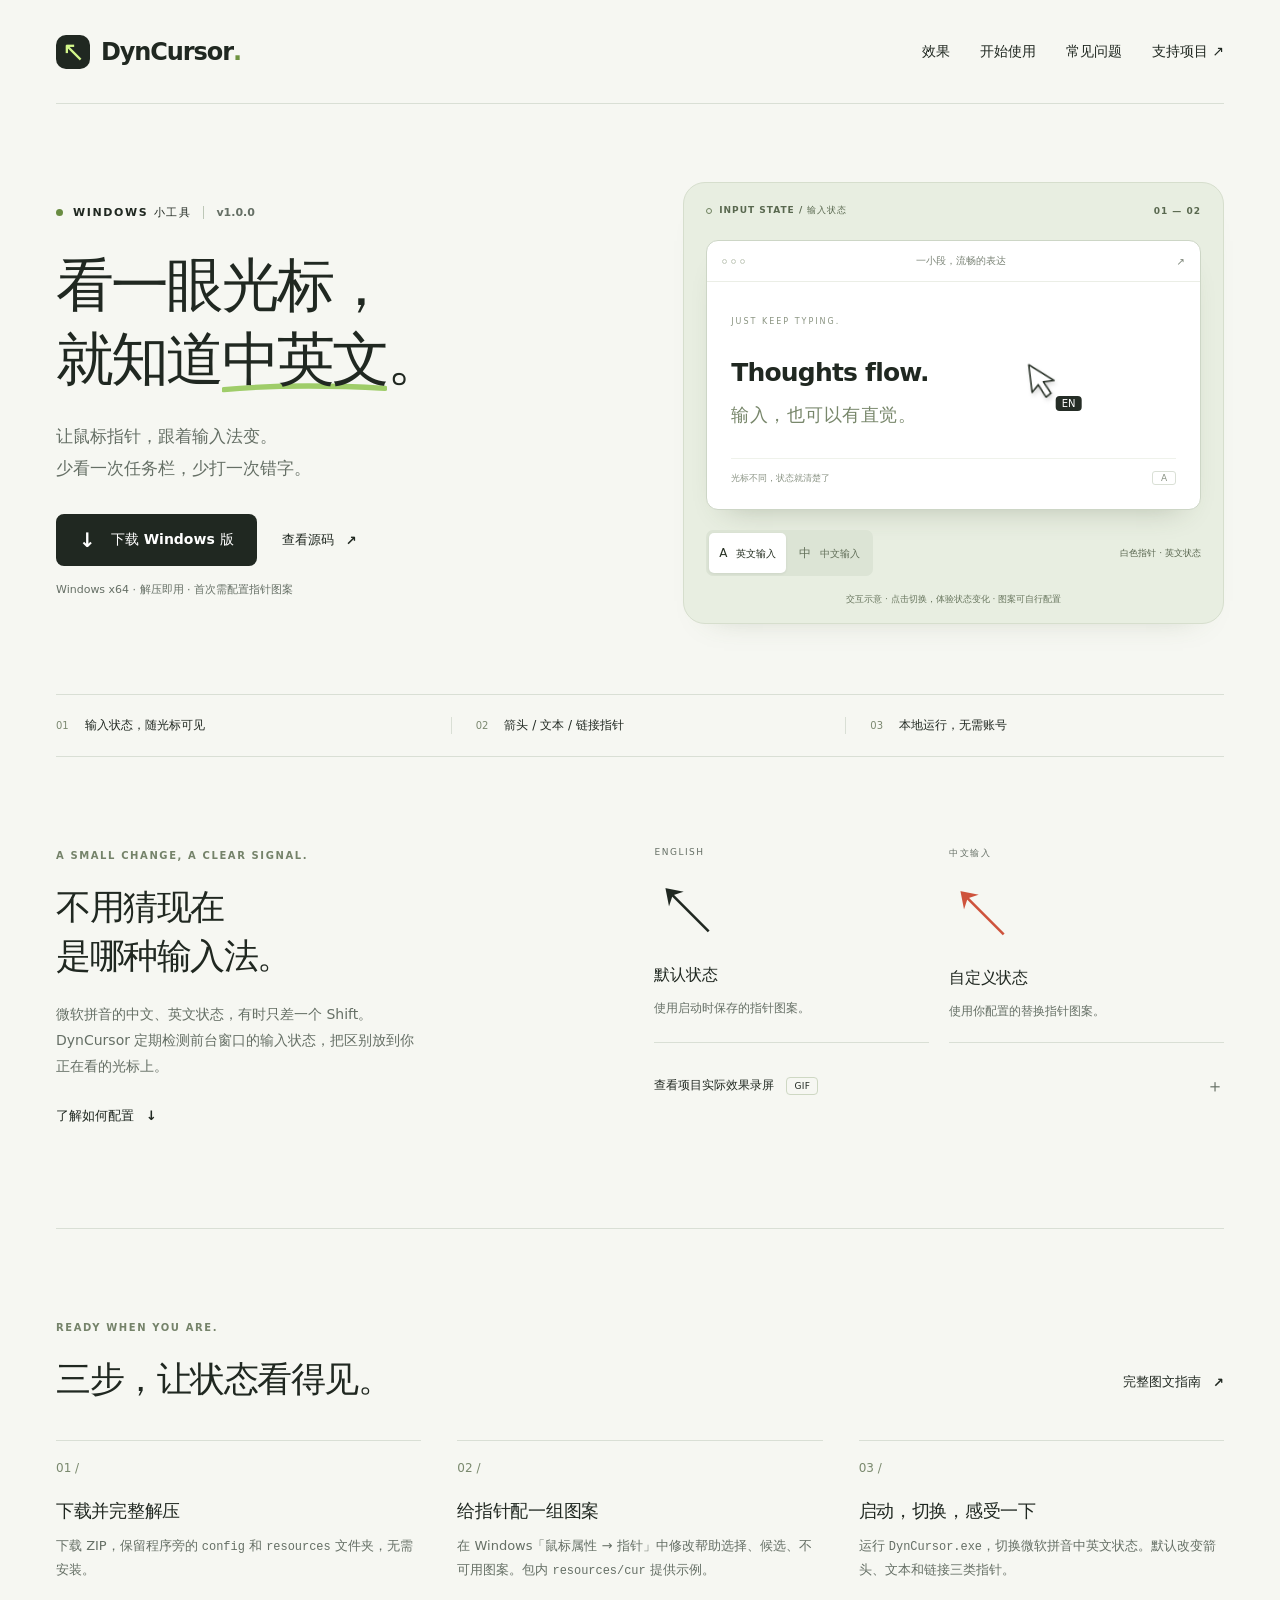
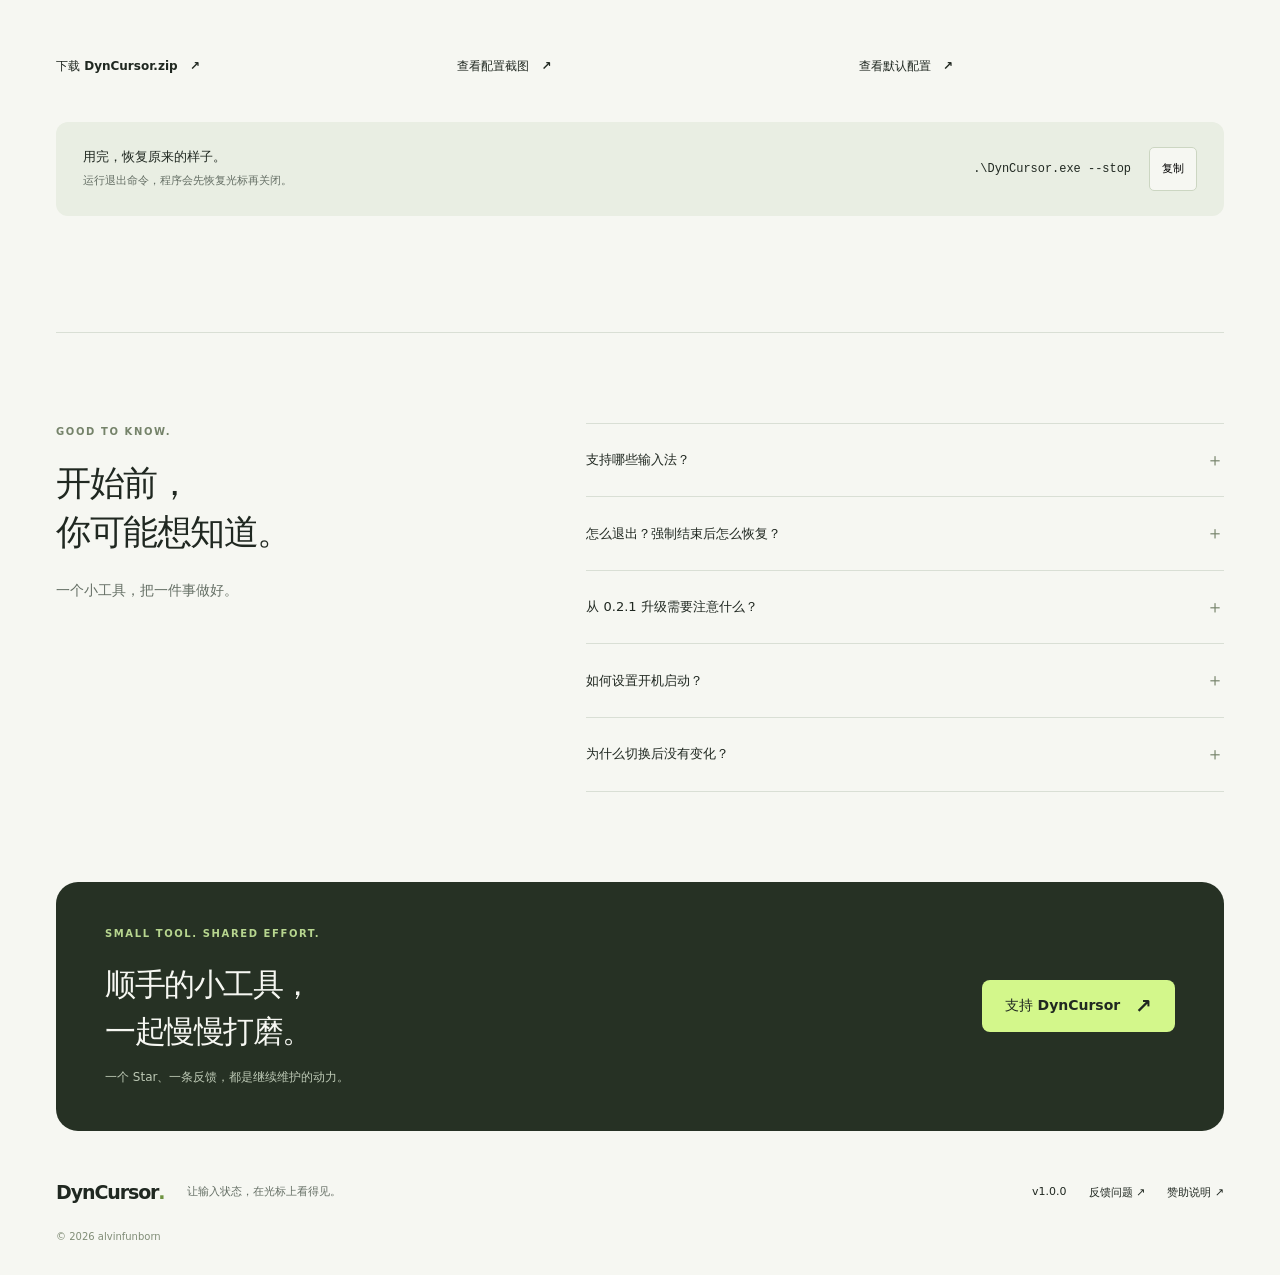
==== docs/index.html @ 54b2fce6 "Release v1.0.0 with cursor fixes, project site and sponsor entry" ====
<!doctype html>
<html lang="zh-CN">
<head>
  <meta charset="utf-8">
  <meta name="viewport" content="width=device-width, initial-scale=1">
  <title>DynCursor — 看一眼光标，就知道中英文</title>
  <meta name="description" content="DynCursor 是 Windows 动态光标工具，根据输入法的中英文状态切换鼠标指针图案。本地运行，无需安装。下载 1.0.0 并查看配置指南。">
  <meta name="theme-color" content="#f6f7f2">
  <meta property="og:title" content="DynCursor — 让输入状态，在光标上看得见">
  <meta property="og:description" content="一个小小的光标变化，少一次中英文猜测。Windows 动态光标工具。">
  <meta property="og:type" content="website">
  <meta property="og:url" content="https://alvinfunborn.github.io/DynCursor/">
  <link rel="canonical" href="https://alvinfunborn.github.io/DynCursor/">
  <link rel="icon" href="assets/logo.ico">
  <link rel="stylesheet" href="style.css">
  <script src="app.js" defer></script>
</head>
<body>
  <a class="skip-link" href="#main">跳到主要内容</a>
  <div class="page-shell">
    <header class="site-header">
      <a class="brand" href="./" aria-label="DynCursor 首页"><span class="brand-icon" aria-hidden="true">↖</span>DynCursor<span class="brand-dot">.</span></a>
      <nav aria-label="主导航"><a href="#how">效果</a><a href="#setup">开始使用</a><a href="#faq">常见问题</a><a href="sponsor.html">支持项目 <span aria-hidden="true">↗</span></a></nav>
    </header>
    <main id="main">
      <section class="hero" aria-labelledby="hero-title">
        <div class="hero-copy">
          <div class="eyebrow"><span class="status-dot" aria-hidden="true"></span> WINDOWS 小工具 <span class="version">v1.0.0</span></div>
          <h1 id="hero-title">看一眼光标，<br>就知道<span class="accent-word">中英文<svg viewBox="0 0 250 15" aria-hidden="true"><path d="M3 10 Q110 0 246 8"/></svg></span>。</h1>
          <p class="hero-description">让鼠标指针，跟着输入法变。<br>少看一次任务栏，少打一次错字。</p>
          <div class="hero-actions"><a class="button primary" href="https://github.com/alvinfunborn/DynCursor/releases/latest/download/DynCursor.zip"><span aria-hidden="true">↓</span> 下载 Windows 版</a><a class="text-link" href="https://github.com/alvinfunborn/DynCursor">查看源码 <span aria-hidden="true">↗</span></a></div>
          <p class="download-meta">Windows x64 · 解压即用 · 首次需配置指针图案</p>
        </div>
        <div class="demo" data-mode="en">
          <div class="demo-topline"><span><i aria-hidden="true"></i> INPUT STATE / 输入状态</span><span class="demo-counter">01 — 02</span></div>
          <div class="demo-window">
            <div class="window-title"><span class="window-dots" aria-hidden="true"><i></i><i></i><i></i></span><span>一小段，流畅的表达</span><span aria-hidden="true">↗</span></div>
            <div class="editor-surface"><span class="editor-label">JUST KEEP TYPING.</span><p class="editor-line">Thoughts flow.<br><span>输入，也可以有直觉。</span></p><div class="fake-cursor" aria-hidden="true"><svg viewBox="0 0 40 52"><path d="M4 3 L4 39 L13 30 L21 47 L28 43 L20 27 L34 27 Z"/></svg><span class="cursor-tag">EN</span></div><div class="editor-bottom"><span>光标不同，状态就清楚了</span><span class="keyboard-state" aria-hidden="true">A</span></div></div>
          </div>
          <div class="demo-controls"><div class="mode-switch" role="group" aria-label="体验不同输入状态"><button type="button" data-set-mode="en" aria-pressed="true">A <span>英文输入</span></button><button type="button" data-set-mode="zh" aria-pressed="false">中 <span>中文输入</span></button></div><p id="demo-status" role="status">白色指针 · 英文状态</p></div>
          <p class="demo-note">交互示意 · 点击切换，体验状态变化 · 图案可自行配置</p>
        </div>
      </section>
      <div class="facts-bar" aria-label="产品特点"><span><b>01</b> 输入状态，随光标可见</span><span><b>02</b> 箭头 / 文本 / 链接指针</span><span><b>03</b> 本地运行，无需账号</span></div>
      <section id="how" class="how-section section-space" aria-labelledby="how-title">
        <div><p class="section-kicker">A SMALL CHANGE, A CLEAR SIGNAL.</p><h2 id="how-title">不用猜现在<br>是哪种输入法。</h2><p class="section-description">微软拼音的中文、英文状态，有时只差一个 Shift。DynCursor 定期检测前台窗口的输入状态，把区别放到你正在看的光标上。</p><a class="text-link" href="#setup">了解如何配置 <span aria-hidden="true">↓</span></a></div>
        <div class="how-details"><div class="signal-pair"><div><span class="signal-label">ENGLISH</span><span class="pointer-sample" aria-hidden="true">↖</span><h3>默认状态</h3><p>使用启动时保存的指针图案。</p></div><div><span class="signal-label">中文输入</span><span class="pointer-sample chinese" aria-hidden="true">↖</span><h3>自定义状态</h3><p>使用你配置的替换指针图案。</p></div></div><details class="recording"><summary>查看项目实际效果录屏 <span class="pill">GIF</span><span aria-hidden="true">＋</span></summary><p>项目历史录屏，用于展示核心效果。展开播放，收起即可停止显示。</p><img src="assets/demo.gif" alt="Windows 上切换输入法后，鼠标指针跟随状态切换图案的实际演示" loading="lazy" width="457" height="561"></details></div>
      </section>
      <section id="setup" class="setup-section section-space" aria-labelledby="setup-title">
        <div class="section-heading"><div><p class="section-kicker">READY WHEN YOU ARE.</p><h2 id="setup-title">三步，让状态看得见。</h2></div><a class="text-link" href="https://github.com/alvinfunborn/DynCursor#使用">完整图文指南 <span aria-hidden="true">↗</span></a></div>
        <ol class="steps"><li><span class="step-number">01 /</span><h3>下载并完整解压</h3><p>下载 ZIP，保留程序旁的 <code>config</code> 和 <code>resources</code> 文件夹，无需安装。</p><a href="https://github.com/alvinfunborn/DynCursor/releases/latest/download/DynCursor.zip">下载 DynCursor.zip <span aria-hidden="true">↗</span></a></li><li><span class="step-number">02 /</span><h3>给指针配一组图案</h3><p>在 Windows「鼠标属性 → 指针」中修改帮助选择、候选、不可用图案。包内 <code>resources/cur</code> 提供示例。</p><a href="https://github.com/alvinfunborn/DynCursor#使用">查看配置截图 <span aria-hidden="true">↗</span></a></li><li><span class="step-number">03 /</span><h3>启动，切换，感受一下</h3><p>运行 <code>DynCursor.exe</code>，切换微软拼音中英文状态。默认改变箭头、文本和链接三类指针。</p><a href="https://github.com/alvinfunborn/DynCursor/blob/main/config/config.yaml">查看默认配置 <span aria-hidden="true">↗</span></a></li></ol>
        <div class="command-strip"><div><strong>用完，恢复原来的样子。</strong><p>运行退出命令，程序会先恢复光标再关闭。</p></div><div class="command"><code>.\DynCursor.exe --stop</code><button type="button" data-command=".\DynCursor.exe --stop" aria-label="复制退出命令">复制</button></div></div><p id="copy-status" role="status" class="copy-status"></p>
      </section>
      <section id="faq" class="faq-section section-space" aria-labelledby="faq-title"><div><p class="section-kicker">GOOD TO KNOW.</p><h2 id="faq-title">开始前，<br>你可能想知道。</h2><p class="section-description">一个小工具，把一件事做好。</p></div><div class="faq-list"><details><summary>支持哪些输入法？<span aria-hidden="true">＋</span></summary><p>默认面向 Windows 上的微软拼音与简体中文（0804）。可以在配置文件中添加其他语言编码；第三方输入法能否正确报告状态，需要按实际环境验证。</p></details><details><summary>怎么退出？强制结束后怎么恢复？<span aria-hidden="true">＋</span></summary><p>运行 <code>DynCursor.exe --stop</code> 正常退出并恢复光标。如果进程被强制结束，确认已经退出后运行 <code>DynCursor.exe --reset-cursors</code>，或在 Windows 鼠标属性中重新应用指针方案。</p></details><details><summary>从 0.2.1 升级需要注意什么？<span aria-hidden="true">＋</span></summary><p>先在任务管理器中结束旧版进程，再运行新版。旧版不支持新的 <code>--stop</code> 命令。原 YAML 配置格式保持兼容，完整变化可查看<a href="https://github.com/alvinfunborn/DynCursor/blob/main/CHANGELOG.md">更新日志</a>。</p></details><details><summary>如何设置开机启动？<span aria-hidden="true">＋</span></summary><p>按 Win + R，输入 <code>shell:startup</code>，把 <code>DynCursor.exe</code> 的快捷方式放入打开的启动文件夹。程序与配置文件仍保留在原来的解压目录中。</p></details><details><summary>为什么切换后没有变化？<span aria-hidden="true">＋</span></summary><p>先检查来源指针是否已经设置为不同图案，并确认没有旧版进程同时运行。可用 <code>DynCursor.exe --check-config</code> 检查配置。修改配置或系统指针方案后，需要退出并重新启动程序。</p></details></div></section>
      <section class="support-banner"><div><p class="section-kicker">SMALL TOOL. SHARED EFFORT.</p><h2>顺手的小工具，<br>一起慢慢打磨。</h2><p>一个 Star、一条反馈，都是继续维护的动力。</p></div><a class="button light" href="sponsor.html">支持 DynCursor <span aria-hidden="true">↗</span></a></section>
    </main>
    <footer class="site-footer"><a class="brand" href="./">DynCursor<span class="brand-dot">.</span></a><p>让输入状态，在光标上看得见。</p><div><a href="https://github.com/alvinfunborn/DynCursor/releases/tag/v1.0.0">v1.0.0</a><a href="https://github.com/alvinfunborn/DynCursor/issues">反馈问题 ↗</a><a href="sponsor.html">赞助说明 ↗</a></div><small>© 2026 alvinfunborn</small></footer>
  </div>
</body>
</html>
---- docs/style.css ----
:root{--paper:#f6f7f2;--ink:#202821;--muted:#656f65;--line:#d9dfd5;--lime:#d3f78b;--coral:#ce533c;--radius:22px;font-family:Inter,"Segoe UI","Microsoft YaHei",system-ui,sans-serif;color:var(--ink);background:var(--paper);font-synthesis:none}
*{box-sizing:border-box}html{scroll-behavior:smooth;scroll-padding-top:30px}body{margin:0}button,a{-webkit-tap-highlight-color:transparent}a{color:inherit;text-decoration:none}button{font:inherit}button,a,summary{touch-action:manipulation}button,summary{cursor:pointer}a:focus-visible,button:focus-visible,summary:focus-visible{outline:3px solid #507627;outline-offset:5px}p{line-height:1.85}h1,h2,h3,p{margin-top:0}h1,h2,h3{font-weight:650}code{font-family:Consolas,"Courier New",monospace;font-size:.92em;overflow-wrap:anywhere}.page-shell{max-width:1376px;margin:auto;padding:0 56px}.skip-link{position:absolute;top:-100px;left:20px;background:var(--ink);color:white;padding:12px 20px;z-index:5}.skip-link:focus{top:10px}.site-header{min-height:104px;display:flex;align-items:center;justify-content:space-between;gap:24px;border-bottom:1px solid var(--line)}.brand{font-size:24px;font-weight:750;letter-spacing:-1.1px;display:inline-flex;align-items:center;gap:0}.brand-icon{width:34px;height:34px;margin-right:11px;display:grid;place-content:center;background:var(--ink);color:var(--lime);border-radius:10px;font-size:28px;font-weight:500}.brand-dot{color:#6e9341}.site-header nav{display:flex;align-items:center;gap:30px;font-size:14px}.site-header nav a{padding:10px 0}.site-header nav a:hover,.text-link:hover{color:#4d6f2f}.hero{display:grid;grid-template-columns:1.06fr 1fr;align-items:center;gap:54px;padding:78px 0 70px}.eyebrow,.section-kicker{font-size:11px;letter-spacing:1.6px;font-weight:650}.eyebrow{display:flex;gap:10px;align-items:center;margin-bottom:29px}.status-dot{width:7px;height:7px;background:#698c42;border-radius:100%}.version{letter-spacing:0;color:var(--muted);border-left:1px solid #bdc7b7;padding-left:12px;margin-left:2px}.hero h1{font-size:clamp(42px,4.5vw,65px);line-height:1.28;letter-spacing:-2.8px;margin-bottom:25px;white-space:nowrap}.accent-word{position:relative;z-index:0}.accent-word svg{position:absolute;width:100%;height:16px;left:0;bottom:-3px;z-index:-1;fill:none;stroke:#9fcd69;stroke-width:8;stroke-linecap:round}.hero-description{font-size:17px;color:var(--muted);margin-bottom:30px}.hero-actions{display:flex;align-items:center;gap:25px;flex-wrap:wrap}.button{min-height:52px;padding:0 23px;display:inline-flex;align-items:center;justify-content:center;gap:15px;font-size:14px;font-weight:650;border-radius:8px;transition:background .15s,transform .15s}.button:hover{transform:translateY(-2px)}.primary{background:var(--ink);color:white}.primary:hover{background:#3c4d38}.light{background:var(--lime);color:var(--ink)}.light:hover{background:#e1ffab}.button span{font-size:20px}.text-link{font-size:13px;font-weight:600;display:inline-flex;align-items:center;gap:12px;min-height:44px}.download-meta{font-size:11px;color:var(--muted);margin:14px 0 0}.demo{background:#e8eee1;border:1px solid #d6decd;border-radius:var(--radius);padding:21px 22px 15px;box-shadow:0 18px 32px -30px #53644060}.demo-topline{display:flex;align-items:center;justify-content:space-between;font-size:9px;font-weight:600;letter-spacing:1px;color:#59684f;margin-bottom:23px}.demo-topline>span:first-child{display:flex;align-items:center;gap:7px}.demo-topline i{width:6px;height:6px;border:1px solid #6f825f;border-radius:100%}.demo-counter{letter-spacing:1px}.demo-window{background:white;border:1px solid #cdd6c6;border-radius:12px;overflow:hidden;box-shadow:0 16px 30px -20px #39482a55}.window-title{padding:13px 15px;display:flex;justify-content:space-between;align-items:center;gap:10px;font-size:10px;color:#7b8477;border-bottom:1px solid #ebeee6}.window-dots{display:flex;gap:4px}.window-dots i{height:5px;width:5px;border:1px solid #c3cabc;border-radius:100%}.editor-surface{padding:27px 24px 15px;position:relative;min-height:227px}.editor-label{font-size:8px;letter-spacing:2px;color:#8a9481}.editor-line{margin-top:25px;font-size:25px;line-height:1.6;letter-spacing:-.8px;font-weight:600}.editor-line span{font-size:18px;font-weight:400;letter-spacing:.5px;color:#78876b}.fake-cursor{position:absolute;left:65%;top:78px;transform:rotate(-7deg);transition:transform .25s}.fake-cursor svg{width:31px;height:42px;filter:drop-shadow(1px 3px 2px #0002)}.fake-cursor path{fill:#fff;stroke:#283127;stroke-width:2;stroke-linejoin:round;transition:fill .2s}.cursor-tag{position:absolute;left:25px;top:39px;border-radius:4px;padding:2px 6px;font-size:10px;background:#252d26;color:white;white-space:nowrap;transform:rotate(7deg)}.demo[data-mode=zh] .fake-cursor{transform:translate(9px,9px) rotate(-7deg)}.demo[data-mode=zh] .fake-cursor path{fill:#df6348;stroke:#7f3526}.demo[data-mode=zh] .cursor-tag{background:#bf4933}.editor-bottom{border-top:1px solid #eff2eb;margin-top:24px;padding-top:12px;display:flex;align-items:center;justify-content:space-between;font-size:9px;color:#8b9485}.keyboard-state{border:1px solid #dae0d6;padding:1px 6px;border-radius:3px;min-width:24px;text-align:center}.demo-controls{display:flex;align-items:center;justify-content:space-between;gap:8px;margin-top:20px}.mode-switch{display:flex;border-radius:7px;background:#dce4d5;padding:3px;gap:3px}.mode-switch button{background:none;border:0;color:#63705a;padding:9px 10px;border-radius:5px;font-size:12px;min-height:40px}.mode-switch button span{font-size:10px;margin-left:5px}.mode-switch button[aria-pressed=true]{background:white;color:#263022;box-shadow:0 1px 3px #0001}.demo-controls p{margin:0;font-size:9px;color:#59664f}.demo-note{margin:15px 0 0;text-align:center;font-size:9px;color:#68765e}.facts-bar{border-top:1px solid var(--line);border-bottom:1px solid var(--line);display:grid;grid-template-columns:repeat(3,1fr);gap:16px;padding:22px 0;font-size:12px}.facts-bar span{display:flex;gap:16px;align-items:center}.facts-bar span:not(:first-child){border-left:1px solid var(--line);padding-left:24px}.facts-bar b{font-size:10px;color:#7c8971;font-weight:500}.section-space{padding:90px 0}.section-kicker{color:#75836a;margin-bottom:18px;font-size:10px;letter-spacing:1.6px}h2{font-size:35px;line-height:1.4;letter-spacing:-1.5px;margin-bottom:21px}.section-description{font-size:14px;color:var(--muted);max-width:370px}.how-section{display:grid;grid-template-columns:1fr 1.12fr;gap:90px}.signal-pair{display:grid;grid-template-columns:1fr 1fr;gap:20px}.signal-pair>div{border-bottom:1px solid var(--line);padding-bottom:19px}.signal-label{font-size:9px;letter-spacing:1.5px;color:var(--muted);display:block}.pointer-sample{font-size:68px;line-height:1.6;display:block;font-family:"Segoe UI",sans-serif}.pointer-sample.chinese{color:var(--coral)}h3{font-size:16px;letter-spacing:-.3px;margin-bottom:11px}.signal-pair p{font-size:12px;color:var(--muted);margin-bottom:0}.recording{margin-top:21px}.recording summary{display:flex;align-items:center;gap:12px;list-style:none;font-size:12px;min-height:44px}.recording summary>span:last-child{margin-left:auto;font-size:18px;color:var(--muted)}summary::-webkit-details-marker{display:none}.pill{border:1px solid #ced8c3;border-radius:4px;font-size:9px;font-weight:500;padding:3px 7px;letter-spacing:.3px}.recording img{display:block;width:100%;height:auto;border-radius:8px;margin:14px 0}.recording p{font-size:11px;color:var(--muted);margin-top:10px}.section-heading{display:flex;align-items:flex-end;justify-content:space-between;gap:24px;margin-bottom:36px}.section-heading h2{margin-bottom:0}.setup-section{border-top:1px solid var(--line);border-bottom:1px solid var(--line)}.steps{display:grid;grid-template-columns:repeat(3,1fr);list-style:none;padding:0;margin:0;gap:36px}.steps li{padding-top:20px;border-top:1px solid var(--line)}.step-number{color:#7a896e;font-size:12px;display:block;margin-bottom:24px}.steps h3{font-size:18px}.steps p{font-size:13px;color:var(--muted);min-height:97px}.steps a{font-size:12px;font-weight:600;display:inline-flex;align-items:center;gap:12px;min-height:44px}.steps a:hover{color:#507627}.command-strip{margin-top:34px;padding:24px 27px;background:#e9eee3;border-radius:12px;display:flex;justify-content:space-between;align-items:center;gap:25px}.command-strip strong{font-size:13px}.command-strip p{font-size:11px;color:var(--muted);margin:5px 0 0}.command{display:flex;align-items:center;gap:18px;font-size:13px}.command button{font-size:11px;background:var(--paper);border:1px solid #ccd6c2;padding:10px 12px;border-radius:5px;min-height:44px;min-width:44px}.copy-status{font-size:12px;color:var(--muted);margin:6px 0 0;min-height:20px}.faq-section{display:grid;grid-template-columns:1fr 1.4fr;gap:75px}.faq-list{border-top:1px solid var(--line)}.faq-list details{border-bottom:1px solid var(--line)}.faq-list summary{list-style:none;display:flex;justify-content:space-between;align-items:center;gap:15px;padding:21px 0;font-size:13px;line-height:1.7}.faq-list summary span{font-size:18px;color:#76836b}.faq-list details[open] summary span{transform:rotate(45deg)}.faq-list p{font-size:12px;color:var(--muted);padding-right:20px;margin-bottom:23px}.faq-list p a{text-decoration:underline;text-underline-offset:3px}.support-banner{background:#263124;color:var(--paper);padding:43px 49px;border-radius:var(--radius);display:flex;align-items:center;justify-content:space-between;gap:35px}.support-banner .section-kicker{color:#b7d68f}.support-banner h2{font-size:31px;line-height:1.5;margin-bottom:12px}.support-banner p:not(.section-kicker){color:#bdc9b5;font-size:12px;margin-bottom:0}.site-footer{padding:50px 0 33px;display:flex;align-items:center;gap:23px;flex-wrap:wrap}.site-footer .brand{font-size:19px}.site-footer p{font-size:11px;color:var(--muted);margin:0}.site-footer>div{display:flex;gap:22px;margin-left:auto;font-size:11px}.site-footer small{flex-basis:100%;font-size:10px;color:#808d77;margin-top:5px}.sponsor-main{max-width:1000px;margin:0 auto;padding:80px 0 0}.sponsor-main h1{font-size:clamp(38px,5.7vw,66px);line-height:1.35;letter-spacing:-2px;margin-bottom:22px}.sponsor-highlight{box-shadow:inset 0 -12px 0 var(--lime)}.sponsor-intro{max-width:580px;font-size:15px;color:var(--muted)}.payment-notice{margin:45px 0 76px;padding:30px;background:#e9eee3;border:1px solid #d8e0d0;border-radius:16px;display:flex;gap:24px}.notice-mark{font-size:45px;line-height:1.2;color:#729151}.payment-notice h2{font-size:24px;margin:14px 0 10px}.payment-notice p{max-width:670px;font-size:13px;color:var(--muted);margin-bottom:0}.support-options{display:grid;grid-template-columns:repeat(3,1fr);gap:28px}.support-options>a{border-top:1px solid var(--line);padding-top:22px}.support-options>a:hover h3{color:#507627}.support-option-icon{font-size:30px;display:block;margin-bottom:22px}.support-options p{font-size:12px;color:var(--muted);min-height:68px}.sponsor-outro{border-top:1px solid var(--line);margin-top:55px;padding:35px 0;display:flex;justify-content:space-between;align-items:center;gap:20px}.sponsor-outro p{font-size:13px;color:var(--muted);margin:0}
@media(min-width:1450px){.hero{padding-top:95px;padding-bottom:85px}.hero h1{font-size:68px}.demo{padding:25px}.editor-surface{min-height:250px}}
@media(max-width:1100px){.page-shell{padding:0 32px}.hero{gap:30px}.hero h1{font-size:48px;letter-spacing:-2px}.demo{padding:17px}.demo-controls{flex-direction:column;align-items:flex-start;gap:9px}.demo-controls p{padding-left:5px}.editor-line{font-size:22px}.editor-line span{font-size:16px}.how-section{gap:50px}.facts-bar span{font-size:11px;gap:10px}.facts-bar span:not(:first-child){padding-left:15px}.site-footer>div{gap:14px}}
@media(max-width:850px){.site-header{min-height:85px}.site-header nav{gap:19px;font-size:12px}.hero{grid-template-columns:1fr;gap:45px;padding:55px 0 45px}.hero h1{font-size:clamp(40px,7.5vw,61px)}.hero-description br{display:none}.demo{max-width:610px;width:100%;justify-self:center;padding:22px}.editor-surface{min-height:240px}.demo-controls{flex-direction:row;align-items:center}.how-section{gap:40px;grid-template-columns:1fr 1fr}.section-space{padding:65px 0}h2{font-size:29px}.faq-section{gap:40px;grid-template-columns:1fr 1.4fr}.steps{gap:22px}.steps h3{font-size:16px}.command-strip{flex-direction:column;align-items:flex-start;gap:15px}.support-banner{padding:35px}.site-footer{gap:20px}.site-footer>div{margin-left:0}.site-footer p{margin-left:auto}.site-footer small{margin-top:0}.support-options{gap:20px}}
@media(max-width:600px){.page-shell{padding:0 22px}.site-header{flex-wrap:wrap;justify-content:flex-start;padding:20px 0;gap:16px}.brand{font-size:23px}.site-header nav{width:100%;justify-content:space-between;gap:10px}.site-header nav a{min-height:44px;display:flex;align-items:center}.hero{padding-top:40px;gap:36px}.hero h1{font-size:clamp(33px,8.6vw,49px);letter-spacing:-1.8px}.hero-description{font-size:15px}.eyebrow{font-size:9px;margin-bottom:24px}.hero-actions{gap:18px}.button{padding:0 19px}.download-meta{font-size:10px}.demo{padding:17px 14px 13px}.demo-topline{font-size:8px;margin-bottom:17px}.demo-counter{font-size:8px}.window-title{font-size:9px;padding:12px}.editor-surface{padding:23px 17px 13px;min-height:222px}.editor-line{font-size:23px}.editor-line span{font-size:16px}.fake-cursor{left:70%;top:86px}.editor-bottom{font-size:8px}.demo-controls{flex-direction:column;align-items:flex-start;gap:9px}.demo-note{font-size:8px}.mode-switch{width:100%}.mode-switch button{flex:1}.facts-bar{grid-template-columns:1fr;padding:16px 0;gap:12px}.facts-bar span:not(:first-child){padding-left:0;border-left:0}.facts-bar span{font-size:11px;gap:20px}.section-space{padding:52px 0}.how-section,.faq-section{grid-template-columns:1fr;gap:30px}.how-section h2 br,.faq-section h2 br{display:none}.section-description{max-width:100%}h2{font-size:28px;letter-spacing:-1px}.section-heading{align-items:flex-start;flex-direction:column;gap:12px;margin-bottom:25px}.steps{grid-template-columns:1fr;gap:24px}.steps li{padding-top:18px}.step-number{margin-bottom:16px}.steps h3{font-size:18px}.steps p{min-height:0;margin-bottom:5px}.command-strip{padding:20px;margin-top:24px}.command{font-size:11px;gap:10px;justify-content:space-between;width:100%}.command code{font-size:11px}.support-banner{border-radius:16px;padding:28px;align-items:flex-start;flex-direction:column;gap:25px}.support-banner h2{font-size:27px}.site-footer{padding-top:35px;gap:18px}.site-footer p{margin-left:0;flex-basis:100%;order:2}.site-footer>div{flex-wrap:wrap;gap:20px;order:3}.site-footer small{order:4}.sponsor-main{padding-top:50px}.sponsor-main h1{font-size:40px;letter-spacing:-1.5px}.sponsor-intro{font-size:14px}.payment-notice{padding:23px 20px;gap:15px;margin:30px 0 55px}.notice-mark{font-size:33px}.payment-notice h2{font-size:21px}.support-options{grid-template-columns:1fr;gap:22px}.support-option-icon{margin-bottom:16px}.support-options p{min-height:0;margin-bottom:5px}.sponsor-outro{align-items:flex-start;flex-direction:column;gap:20px;margin-top:32px}}
@media(prefers-reduced-motion:reduce){html{scroll-behavior:auto}*,*::before,*::after{transition:none!important;animation:none!important}}
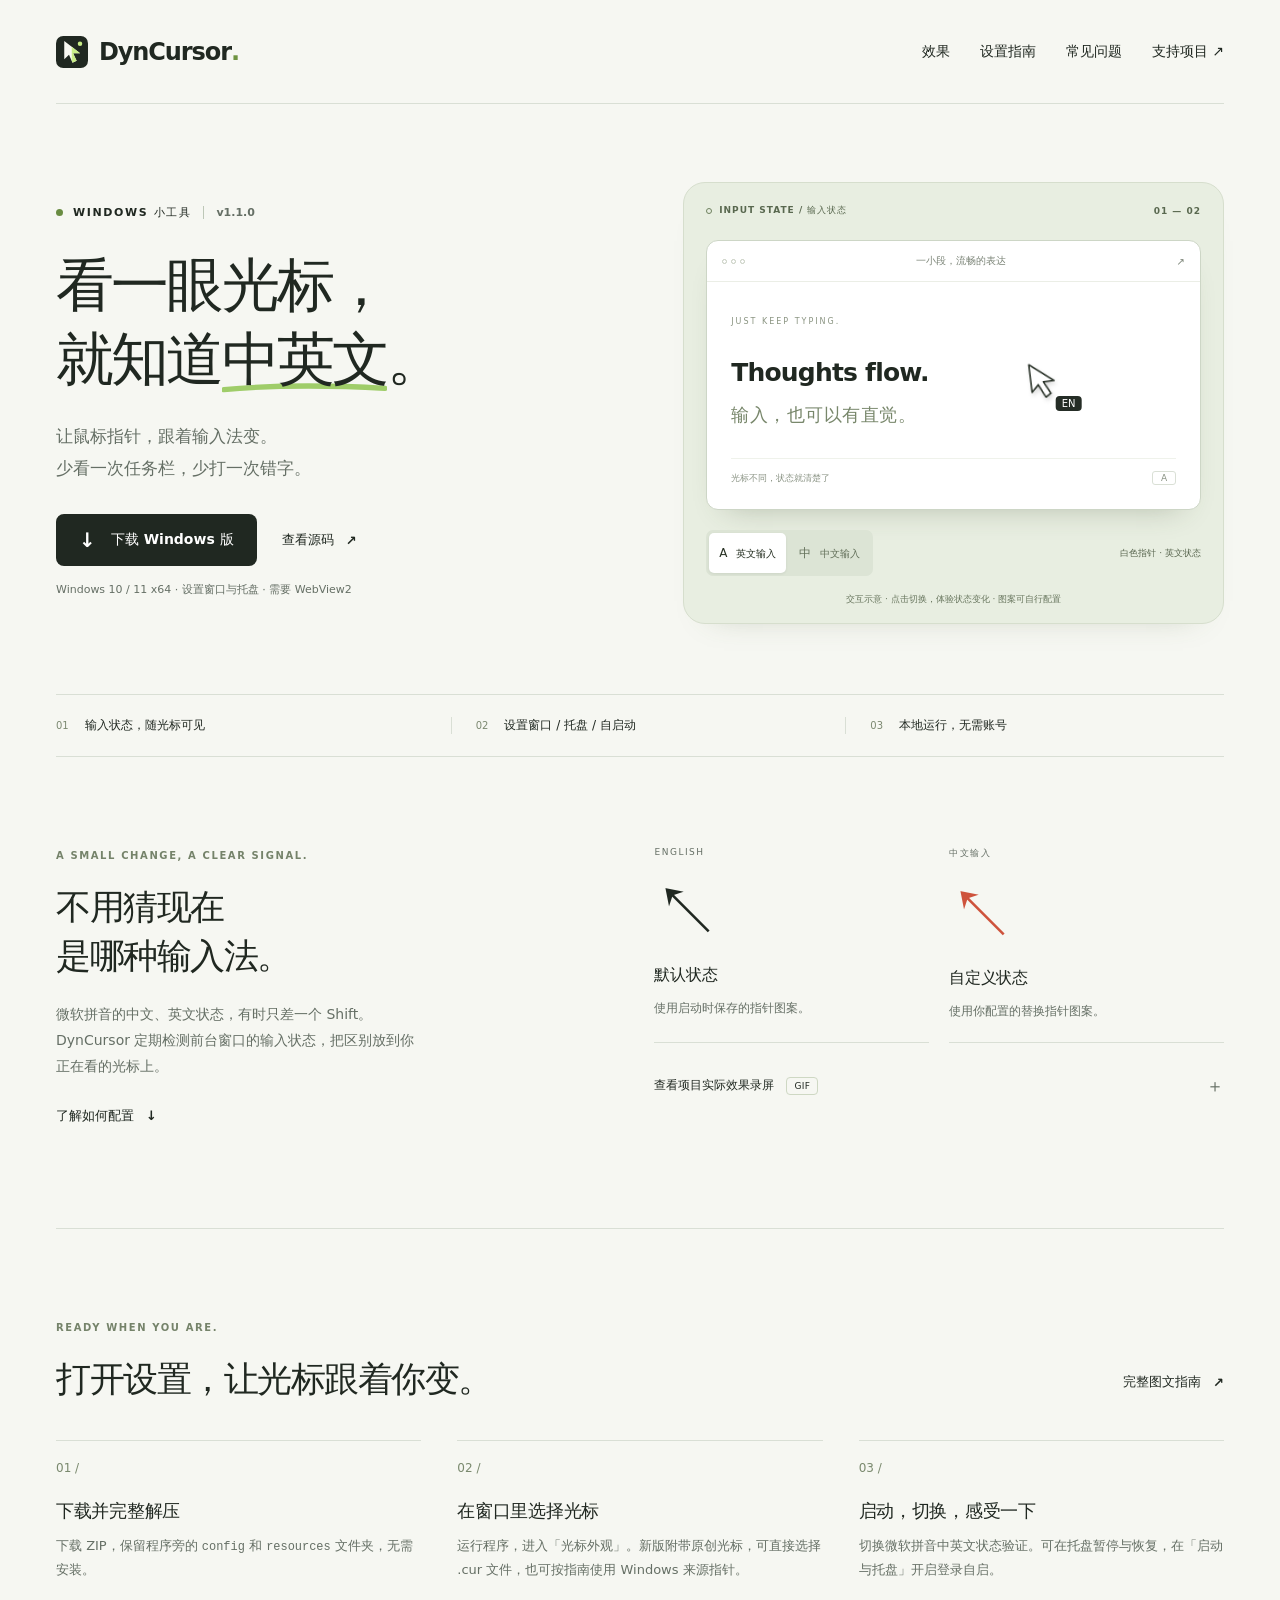
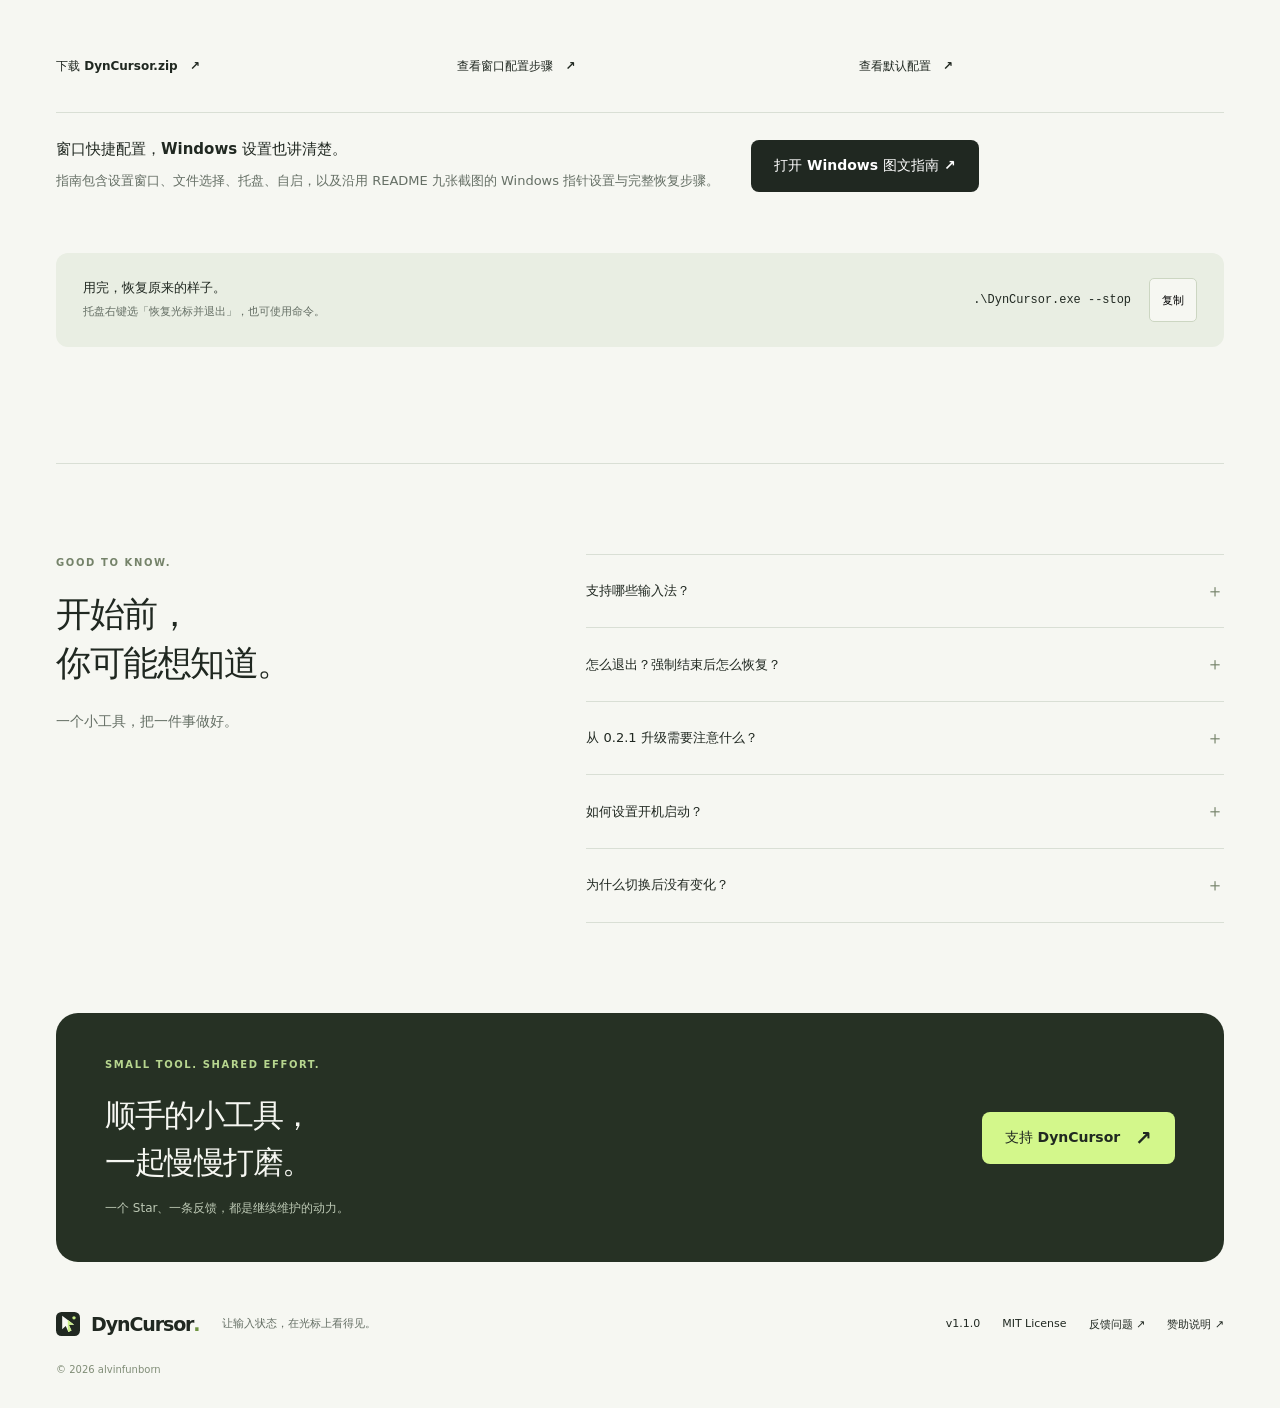
==== commit 24aef137: "feat: add settings window and tray controls for v1.1.0" ====
--- a/docs/index.html
+++ b/docs/index.html
@@ -4,7 +4,7 @@
   <meta charset="utf-8">
   <meta name="viewport" content="width=device-width, initial-scale=1">
   <title>DynCursor — 看一眼光标，就知道中英文</title>
-  <meta name="description" content="DynCursor 是 Windows 动态光标工具，根据输入法的中英文状态切换鼠标指针图案。本地运行，无需安装。下载 1.0.0 并查看配置指南。">
+  <meta name="description" content="DynCursor 是 Windows 动态光标工具，根据输入法的中英文状态切换鼠标指针图案。本地运行，无需安装。下载 1.1.0 并查看配置指南。">
   <meta name="theme-color" content="#f6f7f2">
   <meta property="og:title" content="DynCursor — 让输入状态，在光标上看得见">
   <meta property="og:description" content="一个小小的光标变化，少一次中英文猜测。Windows 动态光标工具。">
@@ -19,17 +19,17 @@
   <a class="skip-link" href="#main">跳到主要内容</a>
   <div class="page-shell">
     <header class="site-header">
-      <a class="brand" href="./" aria-label="DynCursor 首页"><span class="brand-icon" aria-hidden="true">↖</span>DynCursor<span class="brand-dot">.</span></a>
-      <nav aria-label="主导航"><a href="#how">效果</a><a href="#setup">开始使用</a><a href="#faq">常见问题</a><a href="sponsor.html">支持项目 <span aria-hidden="true">↗</span></a></nav>
+      <a class="brand" href="./" aria-label="DynCursor 首页"><img class="brand-icon" src="assets/logo.svg" width="32" height="32" alt="">DynCursor<span class="brand-dot">.</span></a>
+      <nav aria-label="主导航"><a href="#how">效果</a><a href="guide.html">设置指南</a><a href="#faq">常见问题</a><a href="sponsor.html">支持项目 <span aria-hidden="true">↗</span></a></nav>
     </header>
     <main id="main">
       <section class="hero" aria-labelledby="hero-title">
         <div class="hero-copy">
-          <div class="eyebrow"><span class="status-dot" aria-hidden="true"></span> WINDOWS 小工具 <span class="version">v1.0.0</span></div>
+          <div class="eyebrow"><span class="status-dot" aria-hidden="true"></span> WINDOWS 小工具 <span class="version">v1.1.0</span></div>
           <h1 id="hero-title">看一眼光标，<br>就知道<span class="accent-word">中英文<svg viewBox="0 0 250 15" aria-hidden="true"><path d="M3 10 Q110 0 246 8"/></svg></span>。</h1>
           <p class="hero-description">让鼠标指针，跟着输入法变。<br>少看一次任务栏，少打一次错字。</p>
           <div class="hero-actions"><a class="button primary" href="https://github.com/alvinfunborn/DynCursor/releases/latest/download/DynCursor.zip"><span aria-hidden="true">↓</span> 下载 Windows 版</a><a class="text-link" href="https://github.com/alvinfunborn/DynCursor">查看源码 <span aria-hidden="true">↗</span></a></div>
-          <p class="download-meta">Windows x64 · 解压即用 · 首次需配置指针图案</p>
+          <p class="download-meta">Windows 10 / 11 x64 · 设置窗口与托盘 · 需要 WebView2</p>
         </div>
         <div class="demo" data-mode="en">
           <div class="demo-topline"><span><i aria-hidden="true"></i> INPUT STATE / 输入状态</span><span class="demo-counter">01 — 02</span></div>
@@ -41,20 +41,21 @@
           <p class="demo-note">交互示意 · 点击切换，体验状态变化 · 图案可自行配置</p>
         </div>
       </section>
-      <div class="facts-bar" aria-label="产品特点"><span><b>01</b> 输入状态，随光标可见</span><span><b>02</b> 箭头 / 文本 / 链接指针</span><span><b>03</b> 本地运行，无需账号</span></div>
+      <div class="facts-bar" aria-label="产品特点"><span><b>01</b> 输入状态，随光标可见</span><span><b>02</b> 设置窗口 / 托盘 / 自启动</span><span><b>03</b> 本地运行，无需账号</span></div>
       <section id="how" class="how-section section-space" aria-labelledby="how-title">
         <div><p class="section-kicker">A SMALL CHANGE, A CLEAR SIGNAL.</p><h2 id="how-title">不用猜现在<br>是哪种输入法。</h2><p class="section-description">微软拼音的中文、英文状态，有时只差一个 Shift。DynCursor 定期检测前台窗口的输入状态，把区别放到你正在看的光标上。</p><a class="text-link" href="#setup">了解如何配置 <span aria-hidden="true">↓</span></a></div>
         <div class="how-details"><div class="signal-pair"><div><span class="signal-label">ENGLISH</span><span class="pointer-sample" aria-hidden="true">↖</span><h3>默认状态</h3><p>使用启动时保存的指针图案。</p></div><div><span class="signal-label">中文输入</span><span class="pointer-sample chinese" aria-hidden="true">↖</span><h3>自定义状态</h3><p>使用你配置的替换指针图案。</p></div></div><details class="recording"><summary>查看项目实际效果录屏 <span class="pill">GIF</span><span aria-hidden="true">＋</span></summary><p>项目历史录屏，用于展示核心效果。展开播放，收起即可停止显示。</p><img src="assets/demo.gif" alt="Windows 上切换输入法后，鼠标指针跟随状态切换图案的实际演示" loading="lazy" width="457" height="561"></details></div>
       </section>
       <section id="setup" class="setup-section section-space" aria-labelledby="setup-title">
-        <div class="section-heading"><div><p class="section-kicker">READY WHEN YOU ARE.</p><h2 id="setup-title">三步，让状态看得见。</h2></div><a class="text-link" href="https://github.com/alvinfunborn/DynCursor#使用">完整图文指南 <span aria-hidden="true">↗</span></a></div>
-        <ol class="steps"><li><span class="step-number">01 /</span><h3>下载并完整解压</h3><p>下载 ZIP，保留程序旁的 <code>config</code> 和 <code>resources</code> 文件夹，无需安装。</p><a href="https://github.com/alvinfunborn/DynCursor/releases/latest/download/DynCursor.zip">下载 DynCursor.zip <span aria-hidden="true">↗</span></a></li><li><span class="step-number">02 /</span><h3>给指针配一组图案</h3><p>在 Windows「鼠标属性 → 指针」中修改帮助选择、候选、不可用图案。包内 <code>resources/cur</code> 提供示例。</p><a href="https://github.com/alvinfunborn/DynCursor#使用">查看配置截图 <span aria-hidden="true">↗</span></a></li><li><span class="step-number">03 /</span><h3>启动，切换，感受一下</h3><p>运行 <code>DynCursor.exe</code>，切换微软拼音中英文状态。默认改变箭头、文本和链接三类指针。</p><a href="https://github.com/alvinfunborn/DynCursor/blob/main/config/config.yaml">查看默认配置 <span aria-hidden="true">↗</span></a></li></ol>
-        <div class="command-strip"><div><strong>用完，恢复原来的样子。</strong><p>运行退出命令，程序会先恢复光标再关闭。</p></div><div class="command"><code>.\DynCursor.exe --stop</code><button type="button" data-command=".\DynCursor.exe --stop" aria-label="复制退出命令">复制</button></div></div><p id="copy-status" role="status" class="copy-status"></p>
+        <div class="section-heading"><div><p class="section-kicker">READY WHEN YOU ARE.</p><h2 id="setup-title">打开设置，让光标跟着你变。</h2></div><a class="text-link" href="guide.html">完整图文指南 <span aria-hidden="true">↗</span></a></div>
+        <ol class="steps"><li><span class="step-number">01 /</span><h3>下载并完整解压</h3><p>下载 ZIP，保留程序旁的 <code>config</code> 和 <code>resources</code> 文件夹，无需安装。</p><a href="https://github.com/alvinfunborn/DynCursor/releases/latest/download/DynCursor.zip">下载 DynCursor.zip <span aria-hidden="true">↗</span></a></li><li><span class="step-number">02 /</span><h3>在窗口里选择光标</h3><p>运行程序，进入「光标外观」。新版附带原创光标，可直接选择 .cur 文件，也可按指南使用 Windows 来源指针。</p><a href="guide.html#window">查看窗口配置步骤 <span aria-hidden="true">↗</span></a></li><li><span class="step-number">03 /</span><h3>启动，切换，感受一下</h3><p>切换微软拼音中英文状态验证。可在托盘暂停与恢复，在「启动与托盘」开启登录自启。</p><a href="https://github.com/alvinfunborn/DynCursor/blob/main/config/config.yaml">查看默认配置 <span aria-hidden="true">↗</span></a></li></ol>
+        <div class="setup-guide-link"><div><strong>窗口快捷配置，Windows 设置也讲清楚。</strong><p>指南包含设置窗口、文件选择、托盘、自启，以及沿用 README 九张截图的 Windows 指针设置与完整恢复步骤。</p></div><a class="button primary" href="guide.html">打开 Windows 图文指南 ↗</a></div>
+        <div class="command-strip"><div><strong>用完，恢复原来的样子。</strong><p>托盘右键选「恢复光标并退出」，也可使用命令。</p></div><div class="command"><code>.\DynCursor.exe --stop</code><button type="button" data-command=".\DynCursor.exe --stop" aria-label="复制退出命令">复制</button></div></div><p id="copy-status" role="status" class="copy-status"></p>
       </section>
-      <section id="faq" class="faq-section section-space" aria-labelledby="faq-title"><div><p class="section-kicker">GOOD TO KNOW.</p><h2 id="faq-title">开始前，<br>你可能想知道。</h2><p class="section-description">一个小工具，把一件事做好。</p></div><div class="faq-list"><details><summary>支持哪些输入法？<span aria-hidden="true">＋</span></summary><p>默认面向 Windows 上的微软拼音与简体中文（0804）。可以在配置文件中添加其他语言编码；第三方输入法能否正确报告状态，需要按实际环境验证。</p></details><details><summary>怎么退出？强制结束后怎么恢复？<span aria-hidden="true">＋</span></summary><p>运行 <code>DynCursor.exe --stop</code> 正常退出并恢复光标。如果进程被强制结束，确认已经退出后运行 <code>DynCursor.exe --reset-cursors</code>，或在 Windows 鼠标属性中重新应用指针方案。</p></details><details><summary>从 0.2.1 升级需要注意什么？<span aria-hidden="true">＋</span></summary><p>先在任务管理器中结束旧版进程，再运行新版。旧版不支持新的 <code>--stop</code> 命令。原 YAML 配置格式保持兼容，完整变化可查看<a href="https://github.com/alvinfunborn/DynCursor/blob/main/CHANGELOG.md">更新日志</a>。</p></details><details><summary>如何设置开机启动？<span aria-hidden="true">＋</span></summary><p>按 Win + R，输入 <code>shell:startup</code>，把 <code>DynCursor.exe</code> 的快捷方式放入打开的启动文件夹。程序与配置文件仍保留在原来的解压目录中。</p></details><details><summary>为什么切换后没有变化？<span aria-hidden="true">＋</span></summary><p>先检查来源指针是否已经设置为不同图案，并确认没有旧版进程同时运行。可用 <code>DynCursor.exe --check-config</code> 检查配置。修改配置或系统指针方案后，需要退出并重新启动程序。</p></details></div></section>
+      <section id="faq" class="faq-section section-space" aria-labelledby="faq-title"><div><p class="section-kicker">GOOD TO KNOW.</p><h2 id="faq-title">开始前，<br>你可能想知道。</h2><p class="section-description">一个小工具，把一件事做好。</p></div><div class="faq-list"><details><summary>支持哪些输入法？<span aria-hidden="true">＋</span></summary><p>默认面向 Windows 上的微软拼音与简体中文（0804）。可以在「输入与检测」中添加其他语言编码；第三方输入法能否正确报告状态，需要按实际环境验证。</p></details><details><summary>怎么退出？强制结束后怎么恢复？<span aria-hidden="true">＋</span></summary><p>托盘右键选「恢复光标并退出」，或运行 <code>DynCursor.exe --stop</code>。如果进程被强制结束，确认已经退出后运行 <code>DynCursor.exe --reset-cursors</code>，或在 Windows 鼠标属性中重新应用指针方案。</p></details><details><summary>从 0.2.1 升级需要注意什么？<span aria-hidden="true">＋</span></summary><p>先在任务管理器中结束旧版进程，再运行新版。旧版不支持新的 <code>--stop</code> 命令。原 YAML 配置格式保持兼容，完整变化可查看<a href="https://github.com/alvinfunborn/DynCursor/blob/main/CHANGELOG.md">更新日志</a>。</p></details><details><summary>如何设置开机启动？<span aria-hidden="true">＋</span></summary><p>在设置窗口「启动与托盘」开启「登录 Windows 后自动启动」，登录时直接驻留托盘。若旧版曾手动添加启动快捷方式，请先删除重复项。</p></details><details><summary>为什么切换后没有变化？<span aria-hidden="true">＋</span></summary><p>先检查是否已启用自动切换、选择了不同图案，且没有旧版同时运行。可用 <code>DynCursor.exe --check-config</code> 检查配置。窗口内修改后点「保存并应用」；Windows 方案修改后点「重新捕获并恢复运行」。</p></details></div></section>
       <section class="support-banner"><div><p class="section-kicker">SMALL TOOL. SHARED EFFORT.</p><h2>顺手的小工具，<br>一起慢慢打磨。</h2><p>一个 Star、一条反馈，都是继续维护的动力。</p></div><a class="button light" href="sponsor.html">支持 DynCursor <span aria-hidden="true">↗</span></a></section>
     </main>
-    <footer class="site-footer"><a class="brand" href="./">DynCursor<span class="brand-dot">.</span></a><p>让输入状态，在光标上看得见。</p><div><a href="https://github.com/alvinfunborn/DynCursor/releases/tag/v1.0.0">v1.0.0</a><a href="https://github.com/alvinfunborn/DynCursor/issues">反馈问题 ↗</a><a href="sponsor.html">赞助说明 ↗</a></div><small>© 2026 alvinfunborn</small></footer>
+    <footer class="site-footer"><a class="brand" href="./"><img class="brand-icon" src="assets/logo.svg" width="32" height="32" alt="">DynCursor<span class="brand-dot">.</span></a><p>让输入状态，在光标上看得见。</p><div><a href="https://github.com/alvinfunborn/DynCursor/releases/tag/v1.1.0">v1.1.0</a><a href="https://github.com/alvinfunborn/DynCursor/blob/main/LICENSE">MIT License</a><a href="https://github.com/alvinfunborn/DynCursor/issues">反馈问题 ↗</a><a href="sponsor.html">赞助说明 ↗</a></div><small>© 2026 alvinfunborn</small></footer>
   </div>
 </body>
 </html>
--- a/docs/style.css
+++ b/docs/style.css
@@ -5,3 +5,103 @@
 @media(max-width:850px){.site-header{min-height:85px}.site-header nav{gap:19px;font-size:12px}.hero{grid-template-columns:1fr;gap:45px;padding:55px 0 45px}.hero h1{font-size:clamp(40px,7.5vw,61px)}.hero-description br{display:none}.demo{max-width:610px;width:100%;justify-self:center;padding:22px}.editor-surface{min-height:240px}.demo-controls{flex-direction:row;align-items:center}.how-section{gap:40px;grid-template-columns:1fr 1fr}.section-space{padding:65px 0}h2{font-size:29px}.faq-section{gap:40px;grid-template-columns:1fr 1.4fr}.steps{gap:22px}.steps h3{font-size:16px}.command-strip{flex-direction:column;align-items:flex-start;gap:15px}.support-banner{padding:35px}.site-footer{gap:20px}.site-footer>div{margin-left:0}.site-footer p{margin-left:auto}.site-footer small{margin-top:0}.support-options{gap:20px}}
 @media(max-width:600px){.page-shell{padding:0 22px}.site-header{flex-wrap:wrap;justify-content:flex-start;padding:20px 0;gap:16px}.brand{font-size:23px}.site-header nav{width:100%;justify-content:space-between;gap:10px}.site-header nav a{min-height:44px;display:flex;align-items:center}.hero{padding-top:40px;gap:36px}.hero h1{font-size:clamp(33px,8.6vw,49px);letter-spacing:-1.8px}.hero-description{font-size:15px}.eyebrow{font-size:9px;margin-bottom:24px}.hero-actions{gap:18px}.button{padding:0 19px}.download-meta{font-size:10px}.demo{padding:17px 14px 13px}.demo-topline{font-size:8px;margin-bottom:17px}.demo-counter{font-size:8px}.window-title{font-size:9px;padding:12px}.editor-surface{padding:23px 17px 13px;min-height:222px}.editor-line{font-size:23px}.editor-line span{font-size:16px}.fake-cursor{left:70%;top:86px}.editor-bottom{font-size:8px}.demo-controls{flex-direction:column;align-items:flex-start;gap:9px}.demo-note{font-size:8px}.mode-switch{width:100%}.mode-switch button{flex:1}.facts-bar{grid-template-columns:1fr;padding:16px 0;gap:12px}.facts-bar span:not(:first-child){padding-left:0;border-left:0}.facts-bar span{font-size:11px;gap:20px}.section-space{padding:52px 0}.how-section,.faq-section{grid-template-columns:1fr;gap:30px}.how-section h2 br,.faq-section h2 br{display:none}.section-description{max-width:100%}h2{font-size:28px;letter-spacing:-1px}.section-heading{align-items:flex-start;flex-direction:column;gap:12px;margin-bottom:25px}.steps{grid-template-columns:1fr;gap:24px}.steps li{padding-top:18px}.step-number{margin-bottom:16px}.steps h3{font-size:18px}.steps p{min-height:0;margin-bottom:5px}.command-strip{padding:20px;margin-top:24px}.command{font-size:11px;gap:10px;justify-content:space-between;width:100%}.command code{font-size:11px}.support-banner{border-radius:16px;padding:28px;align-items:flex-start;flex-direction:column;gap:25px}.support-banner h2{font-size:27px}.site-footer{padding-top:35px;gap:18px}.site-footer p{margin-left:0;flex-basis:100%;order:2}.site-footer>div{flex-wrap:wrap;gap:20px;order:3}.site-footer small{order:4}.sponsor-main{padding-top:50px}.sponsor-main h1{font-size:40px;letter-spacing:-1.5px}.sponsor-intro{font-size:14px}.payment-notice{padding:23px 20px;gap:15px;margin:30px 0 55px}.notice-mark{font-size:33px}.payment-notice h2{font-size:21px}.support-options{grid-template-columns:1fr;gap:22px}.support-option-icon{margin-bottom:16px}.support-options p{min-height:0;margin-bottom:5px}.sponsor-outro{align-items:flex-start;flex-direction:column;gap:20px;margin-top:32px}}
 @media(prefers-reduced-motion:reduce){html{scroll-behavior:auto}*,*::before,*::after{transition:none!important;animation:none!important}}
+
+/* Use the exact icon embedded by build.rs, on every page. */
+.brand-icon {
+  display: block;
+  width: 32px;
+  height: 32px;
+  margin-right: 11px;
+  padding: 0;
+  object-fit: contain;
+  background: transparent;
+  border-radius: 0;
+}
+.site-footer .brand-icon { width: 24px; height: 24px; }
+.setup-guide-link {
+  display: flex;
+  align-items: center;
+  gap: 32px;
+  padding: 26px 0;
+  margin-top: 24px;
+  border-top: 1px solid var(--line);
+}
+.setup-guide-link strong { font-size: 15px; }
+.setup-guide-link p { font-size: 13px; color: var(--muted); margin: 10px 0 0; }
+.setup-guide-link .button { flex-shrink: 0; }
+.guide-main { padding-top: 62px; }
+.guide-intro { max-width: 860px; }
+.guide-intro h1 { font-size: clamp(34px, 4vw, 53px); line-height: 1.4; letter-spacing: -1.8px; margin-bottom: 23px; }
+.guide-intro > p:not(.section-kicker) { font-size: 15px; color: var(--muted); }
+.guide-notice { padding: 22px 25px; margin: 28px 0 42px; background: #e8eee1; border-left: 3px solid #718e50; border-radius: 0 10px 10px 0; }
+.guide-notice strong { font-size: 15px; }
+.guide-notice p { color: var(--muted); font-size: 13px; margin: 8px 0 0; }
+.guide-layout { display: grid; grid-template-columns: 215px minmax(0, 1fr); gap: 48px; align-items: start; }
+.guide-toc { position: sticky; top: 24px; max-height: calc(100vh - 48px); overflow-y: auto; font-size: 12px; padding-bottom: 20px; }
+.guide-toc strong { display: block; font-size: 13px; margin-bottom: 16px; }
+.guide-toc ol { padding-left: 20px; margin: 0; color: var(--muted); }
+.guide-toc li { padding: 5px 0; line-height: 1.6; }
+.guide-toc a { display: inline-block; padding: 4px 0; }
+.guide-toc a:hover { color: #43662d; }
+.guide-step { padding: 34px 0 35px; border-top: 1px solid var(--line); scroll-margin-top: 25px; }
+.guide-step h2 { font-size: 27px; letter-spacing: -.8px; line-height: 1.5; }
+.guide-step h3 { font-size: 18px; margin-top: 28px; line-height: 1.6; }
+.guide-step .section-kicker { font-size: 10px; margin-bottom: 16px; }
+.guide-step p, .guide-step li { font-size: 14px; line-height: 1.95; }
+.guide-step p { color: var(--muted); }
+.guide-step ol, .guide-step ul { padding-left: 24px; }
+.guide-step li { padding-left: 4px; margin-bottom: 10px; }
+.guide-content a:not(.button):not(.text-link) { text-decoration: underline; text-underline-offset: 3px; }
+.guide-step strong { color: var(--ink); }
+.guide-step kbd { display: inline-block; font: 12px Consolas, monospace; padding: 1px 6px; border: 1px solid #cfd7c7; border-bottom-width: 2px; border-radius: 4px; background: #fff; color: var(--ink); }
+.guide-note { padding: 17px 20px; font-size: 13px; line-height: 1.9; background: #edf0e8; border-radius: 8px; margin: 20px 0; color: #56634d; }
+.table-scroll { overflow-x: auto; margin: 23px 0; }
+.guide-table { width: 100%; border-collapse: collapse; font-size: 12px; line-height: 1.8; }
+.guide-table th, .guide-table td { text-align: left; padding: 14px 12px; border-bottom: 1px solid var(--line); vertical-align: top; }
+.guide-table th { font-weight: 650; background: #e9eee3; white-space: nowrap; }
+.guide-table td { min-width: 115px; }
+.guide-table code { white-space: nowrap; }
+.guide-step pre { white-space: pre-wrap; overflow-wrap: anywhere; padding: 22px; line-height: 1.9; background: #253023; color: #edf5e5; border-radius: 10px; font-size: 12px; }
+.guide-step pre code { font-size: inherit; }
+.guide-command { display: flex; align-items: center; justify-content: space-between; gap: 20px; padding: 15px 19px; border: 1px solid var(--line); border-radius: 8px; background: #edf0e8; font-size: 13px; }
+.guide-command button { background: var(--paper); border: 1px solid #c9d2c0; border-radius: 5px; padding: 10px 13px; min-height: 44px; font-size: 11px; flex-shrink: 0; }
+.setup-gallery { display: grid; grid-template-columns: repeat(3, minmax(0, 1fr)); gap: 14px; margin: 24px 0 15px; align-items: start; }
+.setup-gallery figure { margin: 0; min-width: 0; }
+.setup-gallery a { display: block; background: white; border: 1px solid #cdd5c6; border-radius: 6px; overflow: hidden; }
+.setup-gallery img { display: block; width: 100%; height: auto; }
+.setup-gallery figcaption { font-size: 11px; line-height: 1.7; color: var(--muted); margin-top: 10px; }
+.guide-step .image-hint { font-size: 11px; }
+.guide-details { border: 1px solid var(--line); border-radius: 8px; padding: 8px 18px; margin-top: 25px; }
+.guide-details summary { padding: 12px 0; font-size: 13px; }
+.guide-details p { font-size: 13px; }
+.guide-end { display: flex; align-items: center; gap: 24px; padding: 22px 0 38px; flex-wrap: wrap; }
+@media (max-width: 1100px) {
+  .guide-layout { grid-template-columns: 175px minmax(0, 1fr); gap: 30px; }
+  .guide-step h2 { font-size: 24px; }
+}
+@media (max-width: 850px) {
+  .guide-layout { grid-template-columns: minmax(0, 1fr); gap: 18px; }
+  .guide-toc { position: static; max-height: none; background: #edf0e8; border-radius: 10px; padding: 22px; }
+  .guide-toc ol { columns: 2; column-gap: 30px; }
+  .guide-toc li { break-inside: avoid; }
+  .setup-guide-link { align-items: flex-start; flex-direction: column; gap: 20px; }
+}
+@media (max-width: 600px) {
+  .guide-main { padding-top: 38px; }
+  .guide-intro h1 { font-size: 33px; letter-spacing: -1px; }
+  .guide-intro > p:not(.section-kicker) { font-size: 14px; }
+  .guide-notice { padding: 18px; }
+  .guide-layout { gap: 15px; }
+  .guide-toc { padding: 20px; }
+  .guide-toc ol { columns: 1; }
+  .guide-step { padding: 29px 0; }
+  .guide-step h2 { font-size: 23px; }
+  .guide-step p, .guide-step li { font-size: 13px; }
+  .setup-gallery { grid-template-columns: minmax(0, 1fr); gap: 23px; }
+  .setup-gallery figure { width: 100%; max-width: 462px; margin: 0 auto; }
+  .setup-gallery figcaption { font-size: 12px; }
+  .guide-command { padding: 13px 12px; gap: 8px; font-size: 11px; }
+  .guide-command button { padding: 9px; }
+  .guide-step pre { padding: 17px; font-size: 11px; }
+  .guide-table { font-size: 11px; }
+}
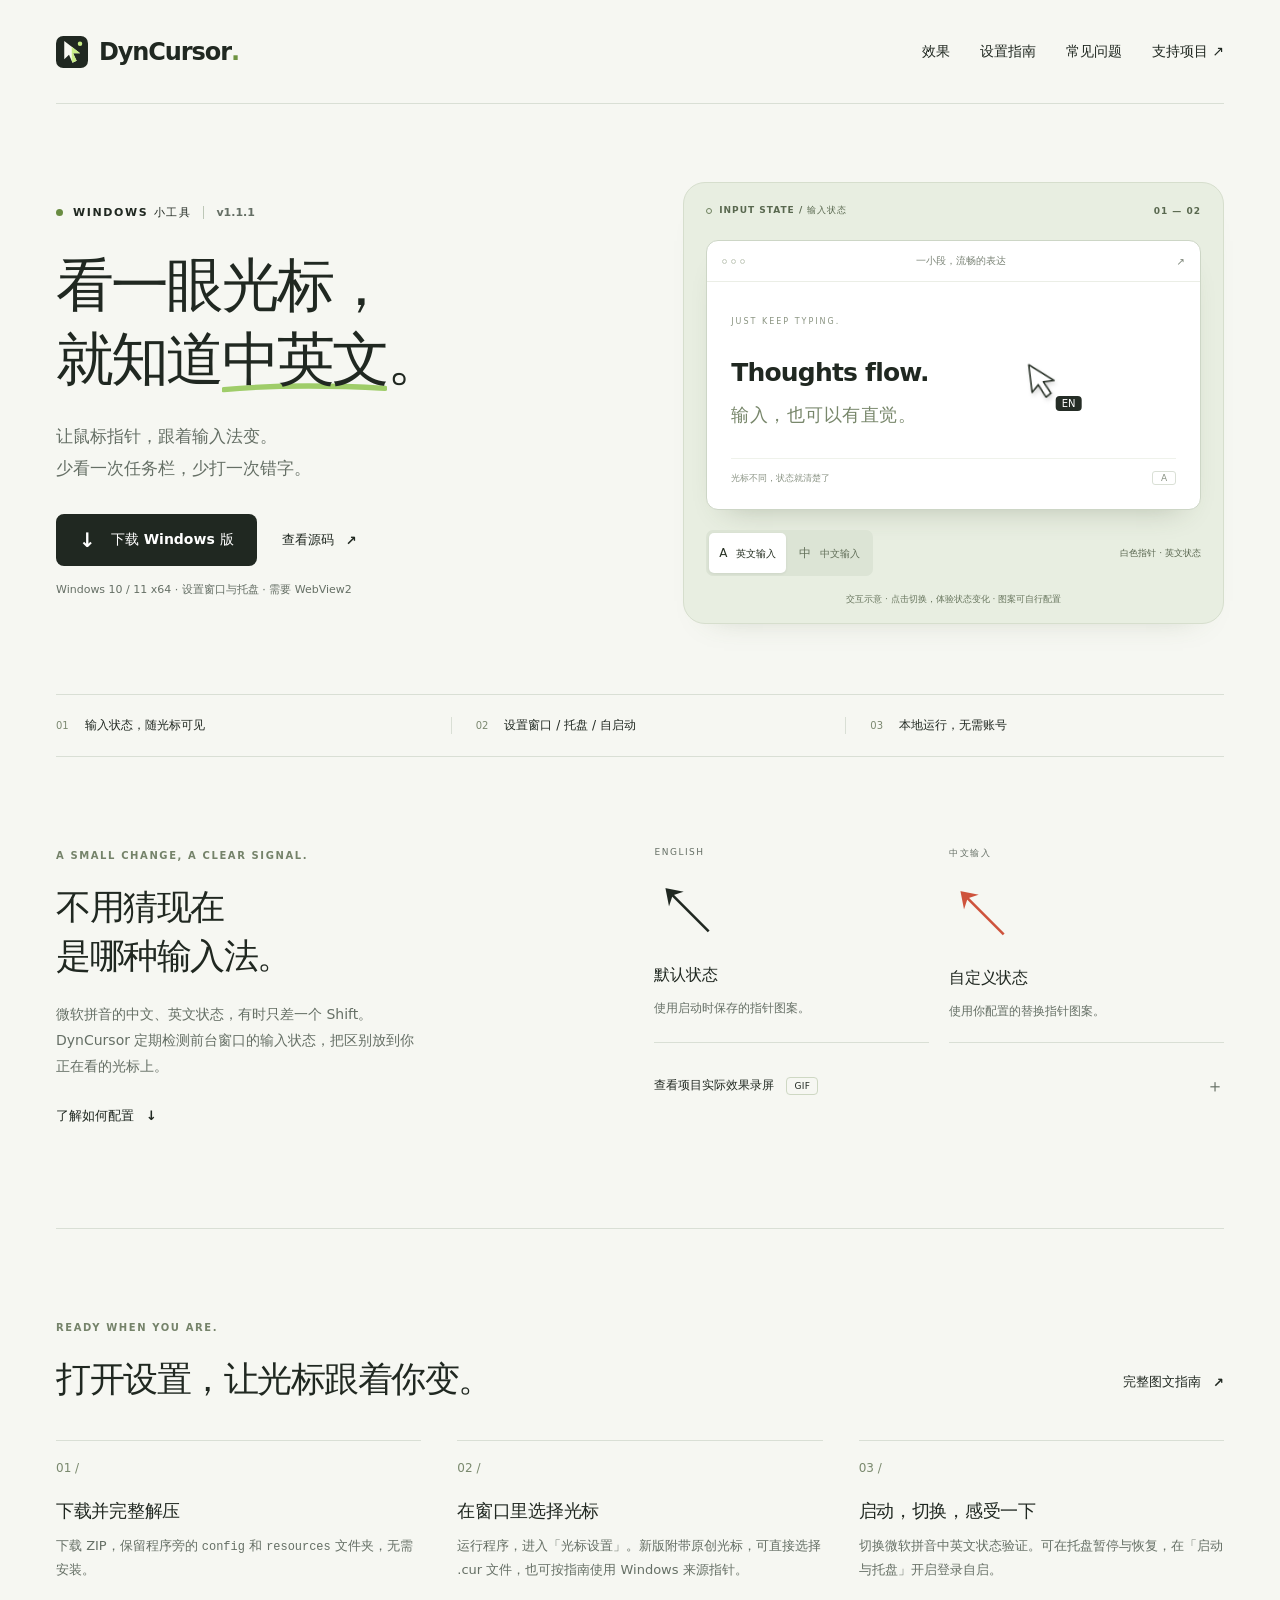
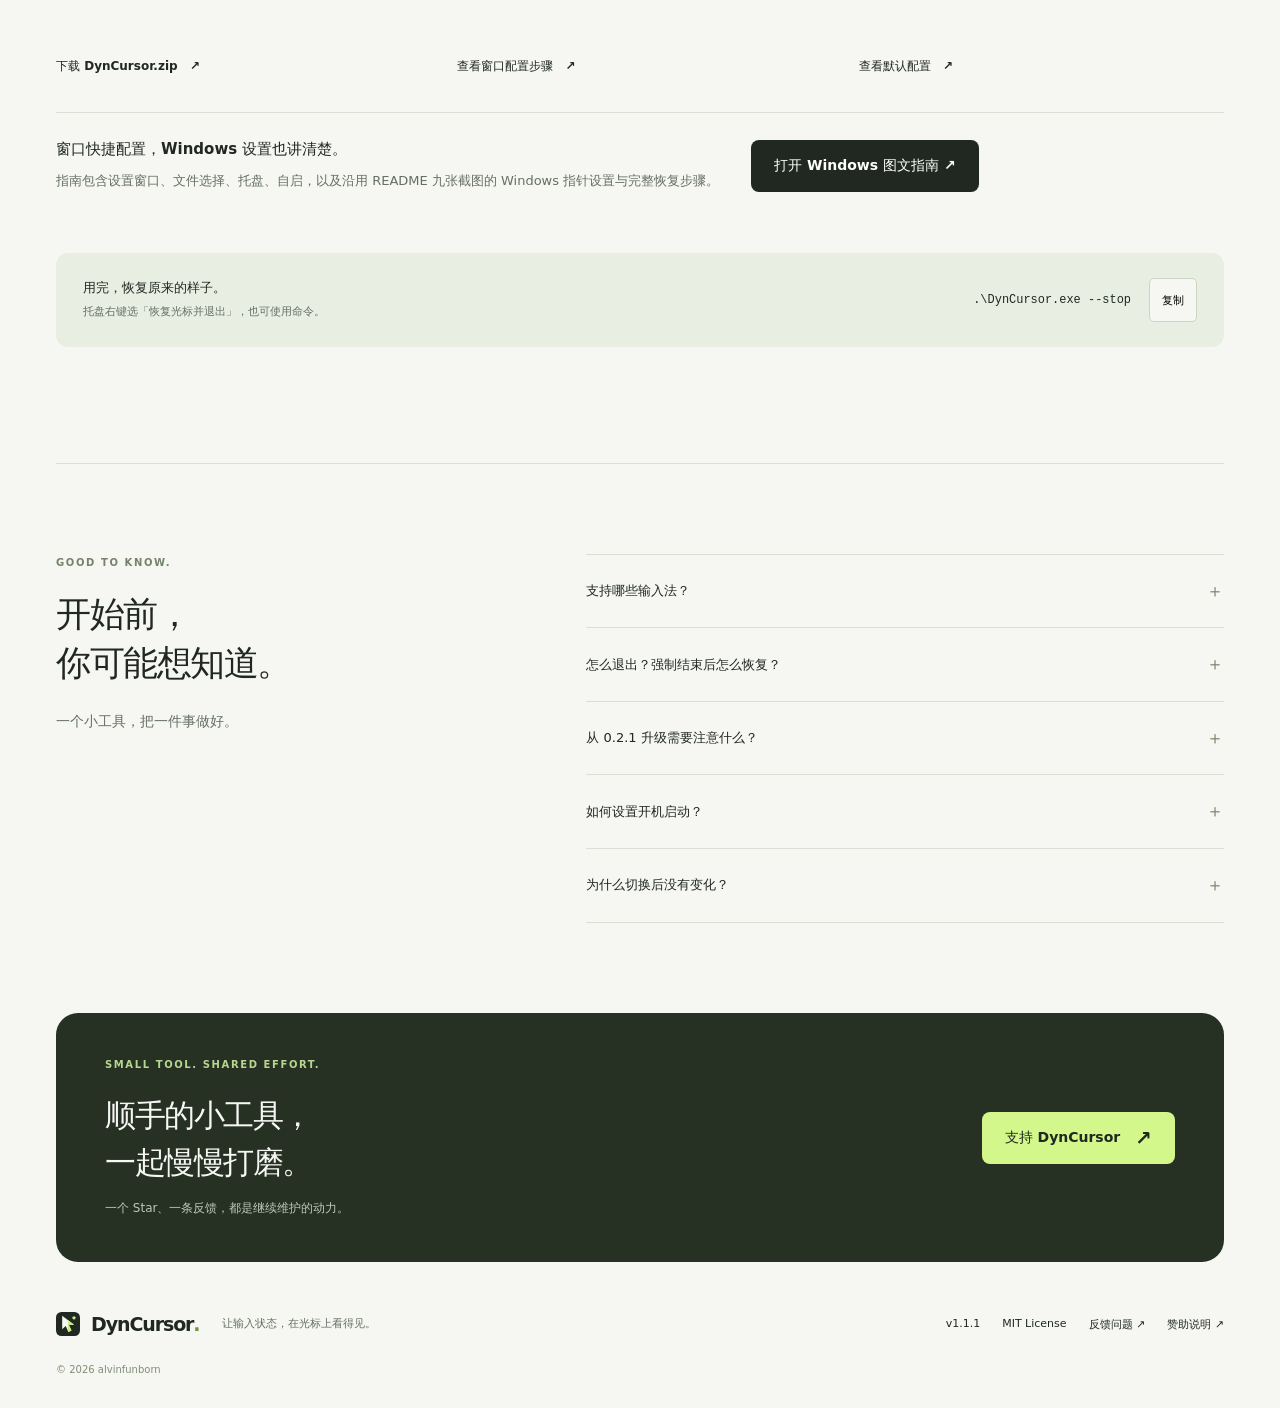
==== commit 2e331d85: "fix: simplify cursor settings into a README-style guided setup" ====
--- a/docs/index.html
+++ b/docs/index.html
@@ -4,7 +4,7 @@
   <meta charset="utf-8">
   <meta name="viewport" content="width=device-width, initial-scale=1">
   <title>DynCursor — 看一眼光标，就知道中英文</title>
-  <meta name="description" content="DynCursor 是 Windows 动态光标工具，根据输入法的中英文状态切换鼠标指针图案。本地运行，无需安装。下载 1.1.0 并查看配置指南。">
+  <meta name="description" content="DynCursor 是 Windows 动态光标工具，根据输入法的中英文状态切换鼠标指针图案。本地运行，无需安装。下载 1.1.1 并查看配置指南。">
   <meta name="theme-color" content="#f6f7f2">
   <meta property="og:title" content="DynCursor — 让输入状态，在光标上看得见">
   <meta property="og:description" content="一个小小的光标变化，少一次中英文猜测。Windows 动态光标工具。">
@@ -25,7 +25,7 @@
     <main id="main">
       <section class="hero" aria-labelledby="hero-title">
         <div class="hero-copy">
-          <div class="eyebrow"><span class="status-dot" aria-hidden="true"></span> WINDOWS 小工具 <span class="version">v1.1.0</span></div>
+          <div class="eyebrow"><span class="status-dot" aria-hidden="true"></span> WINDOWS 小工具 <span class="version">v1.1.1</span></div>
           <h1 id="hero-title">看一眼光标，<br>就知道<span class="accent-word">中英文<svg viewBox="0 0 250 15" aria-hidden="true"><path d="M3 10 Q110 0 246 8"/></svg></span>。</h1>
           <p class="hero-description">让鼠标指针，跟着输入法变。<br>少看一次任务栏，少打一次错字。</p>
           <div class="hero-actions"><a class="button primary" href="https://github.com/alvinfunborn/DynCursor/releases/latest/download/DynCursor.zip"><span aria-hidden="true">↓</span> 下载 Windows 版</a><a class="text-link" href="https://github.com/alvinfunborn/DynCursor">查看源码 <span aria-hidden="true">↗</span></a></div>
@@ -48,14 +48,14 @@
       </section>
       <section id="setup" class="setup-section section-space" aria-labelledby="setup-title">
         <div class="section-heading"><div><p class="section-kicker">READY WHEN YOU ARE.</p><h2 id="setup-title">打开设置，让光标跟着你变。</h2></div><a class="text-link" href="guide.html">完整图文指南 <span aria-hidden="true">↗</span></a></div>
-        <ol class="steps"><li><span class="step-number">01 /</span><h3>下载并完整解压</h3><p>下载 ZIP，保留程序旁的 <code>config</code> 和 <code>resources</code> 文件夹，无需安装。</p><a href="https://github.com/alvinfunborn/DynCursor/releases/latest/download/DynCursor.zip">下载 DynCursor.zip <span aria-hidden="true">↗</span></a></li><li><span class="step-number">02 /</span><h3>在窗口里选择光标</h3><p>运行程序，进入「光标外观」。新版附带原创光标，可直接选择 .cur 文件，也可按指南使用 Windows 来源指针。</p><a href="guide.html#window">查看窗口配置步骤 <span aria-hidden="true">↗</span></a></li><li><span class="step-number">03 /</span><h3>启动，切换，感受一下</h3><p>切换微软拼音中英文状态验证。可在托盘暂停与恢复，在「启动与托盘」开启登录自启。</p><a href="https://github.com/alvinfunborn/DynCursor/blob/main/config/config.yaml">查看默认配置 <span aria-hidden="true">↗</span></a></li></ol>
+        <ol class="steps"><li><span class="step-number">01 /</span><h3>下载并完整解压</h3><p>下载 ZIP，保留程序旁的 <code>config</code> 和 <code>resources</code> 文件夹，无需安装。</p><a href="https://github.com/alvinfunborn/DynCursor/releases/latest/download/DynCursor.zip">下载 DynCursor.zip <span aria-hidden="true">↗</span></a></li><li><span class="step-number">02 /</span><h3>在窗口里选择光标</h3><p>运行程序，进入「光标设置」。新版附带原创光标，可直接选择 .cur 文件，也可按指南使用 Windows 来源指针。</p><a href="guide.html#window">查看窗口配置步骤 <span aria-hidden="true">↗</span></a></li><li><span class="step-number">03 /</span><h3>启动，切换，感受一下</h3><p>切换微软拼音中英文状态验证。可在托盘暂停与恢复，在「启动与托盘」开启登录自启。</p><a href="https://github.com/alvinfunborn/DynCursor/blob/main/config/config.yaml">查看默认配置 <span aria-hidden="true">↗</span></a></li></ol>
         <div class="setup-guide-link"><div><strong>窗口快捷配置，Windows 设置也讲清楚。</strong><p>指南包含设置窗口、文件选择、托盘、自启，以及沿用 README 九张截图的 Windows 指针设置与完整恢复步骤。</p></div><a class="button primary" href="guide.html">打开 Windows 图文指南 ↗</a></div>
         <div class="command-strip"><div><strong>用完，恢复原来的样子。</strong><p>托盘右键选「恢复光标并退出」，也可使用命令。</p></div><div class="command"><code>.\DynCursor.exe --stop</code><button type="button" data-command=".\DynCursor.exe --stop" aria-label="复制退出命令">复制</button></div></div><p id="copy-status" role="status" class="copy-status"></p>
       </section>
-      <section id="faq" class="faq-section section-space" aria-labelledby="faq-title"><div><p class="section-kicker">GOOD TO KNOW.</p><h2 id="faq-title">开始前，<br>你可能想知道。</h2><p class="section-description">一个小工具，把一件事做好。</p></div><div class="faq-list"><details><summary>支持哪些输入法？<span aria-hidden="true">＋</span></summary><p>默认面向 Windows 上的微软拼音与简体中文（0804）。可以在「输入与检测」中添加其他语言编码；第三方输入法能否正确报告状态，需要按实际环境验证。</p></details><details><summary>怎么退出？强制结束后怎么恢复？<span aria-hidden="true">＋</span></summary><p>托盘右键选「恢复光标并退出」，或运行 <code>DynCursor.exe --stop</code>。如果进程被强制结束，确认已经退出后运行 <code>DynCursor.exe --reset-cursors</code>，或在 Windows 鼠标属性中重新应用指针方案。</p></details><details><summary>从 0.2.1 升级需要注意什么？<span aria-hidden="true">＋</span></summary><p>先在任务管理器中结束旧版进程，再运行新版。旧版不支持新的 <code>--stop</code> 命令。原 YAML 配置格式保持兼容，完整变化可查看<a href="https://github.com/alvinfunborn/DynCursor/blob/main/CHANGELOG.md">更新日志</a>。</p></details><details><summary>如何设置开机启动？<span aria-hidden="true">＋</span></summary><p>在设置窗口「启动与托盘」开启「登录 Windows 后自动启动」，登录时直接驻留托盘。若旧版曾手动添加启动快捷方式，请先删除重复项。</p></details><details><summary>为什么切换后没有变化？<span aria-hidden="true">＋</span></summary><p>先检查是否已启用自动切换、选择了不同图案，且没有旧版同时运行。可用 <code>DynCursor.exe --check-config</code> 检查配置。窗口内修改后点「保存并应用」；Windows 方案修改后点「重新捕获并恢复运行」。</p></details></div></section>
+      <section id="faq" class="faq-section section-space" aria-labelledby="faq-title"><div><p class="section-kicker">GOOD TO KNOW.</p><h2 id="faq-title">开始前，<br>你可能想知道。</h2><p class="section-description">一个小工具，把一件事做好。</p></div><div class="faq-list"><details><summary>支持哪些输入法？<span aria-hidden="true">＋</span></summary><p>默认面向 Windows 上的微软拼音与简体中文（0804）。可以在「光标设置」选择其他语言，或填写多个编码；第三方输入法能否正确报告状态，需要按实际环境验证。</p></details><details><summary>怎么退出？强制结束后怎么恢复？<span aria-hidden="true">＋</span></summary><p>托盘右键选「恢复光标并退出」，或运行 <code>DynCursor.exe --stop</code>。如果进程被强制结束，确认已经退出后运行 <code>DynCursor.exe --reset-cursors</code>，或在 Windows 鼠标属性中重新应用指针方案。</p></details><details><summary>从 0.2.1 升级需要注意什么？<span aria-hidden="true">＋</span></summary><p>先在任务管理器中结束旧版进程，再运行新版。旧版不支持新的 <code>--stop</code> 命令。原 YAML 配置格式保持兼容，完整变化可查看<a href="https://github.com/alvinfunborn/DynCursor/blob/main/CHANGELOG.md">更新日志</a>。</p></details><details><summary>如何设置开机启动？<span aria-hidden="true">＋</span></summary><p>在设置窗口「启动与托盘」开启「登录 Windows 后自动运行」，登录时直接驻留托盘。若旧版曾手动添加启动快捷方式，请先删除重复项。</p></details><details><summary>为什么切换后没有变化？<span aria-hidden="true">＋</span></summary><p>先检查是否已启用自动切换、选择了不同图案，且没有旧版同时运行。可用 <code>DynCursor.exe --check-config</code> 检查配置。窗口内修改后点「保存并应用」；Windows 方案修改后点「重新读取 Windows 图案并继续」。</p></details></div></section>
       <section class="support-banner"><div><p class="section-kicker">SMALL TOOL. SHARED EFFORT.</p><h2>顺手的小工具，<br>一起慢慢打磨。</h2><p>一个 Star、一条反馈，都是继续维护的动力。</p></div><a class="button light" href="sponsor.html">支持 DynCursor <span aria-hidden="true">↗</span></a></section>
     </main>
-    <footer class="site-footer"><a class="brand" href="./"><img class="brand-icon" src="assets/logo.svg" width="32" height="32" alt="">DynCursor<span class="brand-dot">.</span></a><p>让输入状态，在光标上看得见。</p><div><a href="https://github.com/alvinfunborn/DynCursor/releases/tag/v1.1.0">v1.1.0</a><a href="https://github.com/alvinfunborn/DynCursor/blob/main/LICENSE">MIT License</a><a href="https://github.com/alvinfunborn/DynCursor/issues">反馈问题 ↗</a><a href="sponsor.html">赞助说明 ↗</a></div><small>© 2026 alvinfunborn</small></footer>
+    <footer class="site-footer"><a class="brand" href="./"><img class="brand-icon" src="assets/logo.svg" width="32" height="32" alt="">DynCursor<span class="brand-dot">.</span></a><p>让输入状态，在光标上看得见。</p><div><a href="https://github.com/alvinfunborn/DynCursor/releases/tag/v1.1.1">v1.1.1</a><a href="https://github.com/alvinfunborn/DynCursor/blob/main/LICENSE">MIT License</a><a href="https://github.com/alvinfunborn/DynCursor/issues">反馈问题 ↗</a><a href="sponsor.html">赞助说明 ↗</a></div><small>© 2026 alvinfunborn</small></footer>
   </div>
 </body>
 </html>
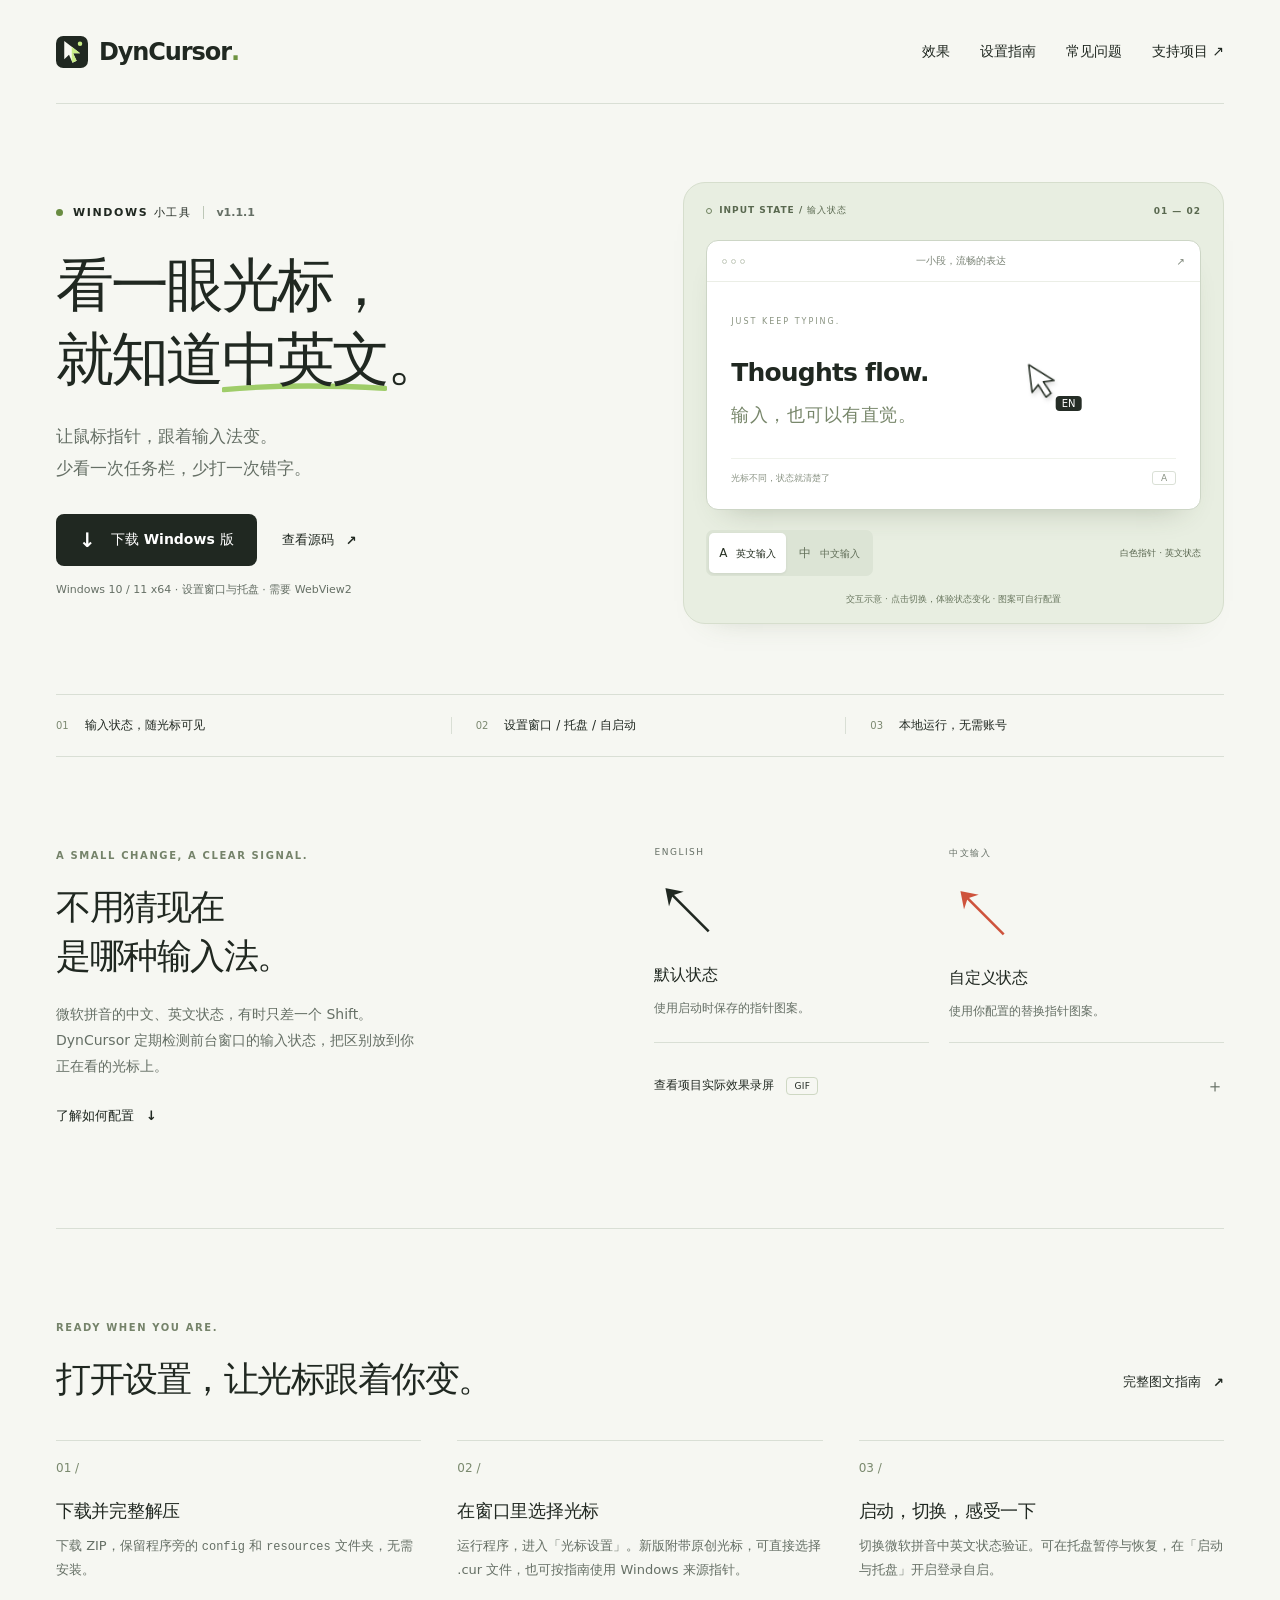
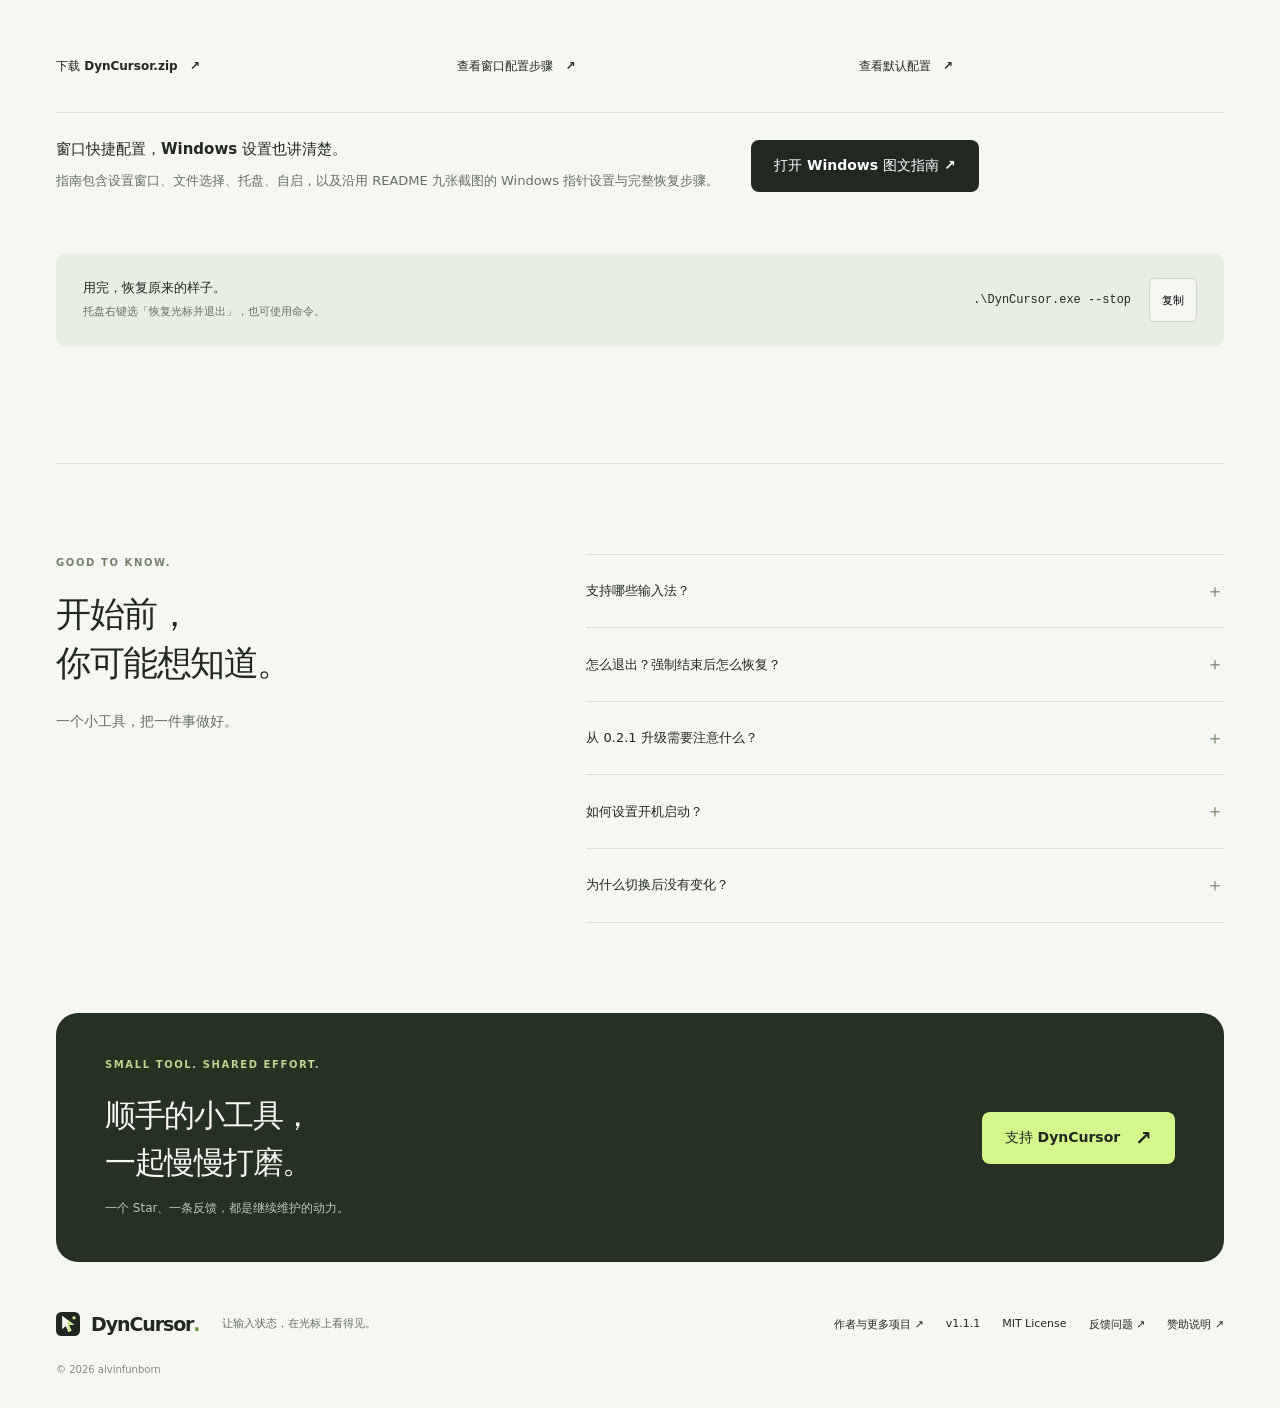
==== commit 9f7f424f: "Link every DynCursor page to the author project index" ====
--- a/docs/index.html
+++ b/docs/index.html
@@ -55,7 +55,7 @@
       <section id="faq" class="faq-section section-space" aria-labelledby="faq-title"><div><p class="section-kicker">GOOD TO KNOW.</p><h2 id="faq-title">开始前，<br>你可能想知道。</h2><p class="section-description">一个小工具，把一件事做好。</p></div><div class="faq-list"><details><summary>支持哪些输入法？<span aria-hidden="true">＋</span></summary><p>默认面向 Windows 上的微软拼音与简体中文（0804）。可以在「光标设置」选择其他语言，或填写多个编码；第三方输入法能否正确报告状态，需要按实际环境验证。</p></details><details><summary>怎么退出？强制结束后怎么恢复？<span aria-hidden="true">＋</span></summary><p>托盘右键选「恢复光标并退出」，或运行 <code>DynCursor.exe --stop</code>。如果进程被强制结束，确认已经退出后运行 <code>DynCursor.exe --reset-cursors</code>，或在 Windows 鼠标属性中重新应用指针方案。</p></details><details><summary>从 0.2.1 升级需要注意什么？<span aria-hidden="true">＋</span></summary><p>先在任务管理器中结束旧版进程，再运行新版。旧版不支持新的 <code>--stop</code> 命令。原 YAML 配置格式保持兼容，完整变化可查看<a href="https://github.com/alvinfunborn/DynCursor/blob/main/CHANGELOG.md">更新日志</a>。</p></details><details><summary>如何设置开机启动？<span aria-hidden="true">＋</span></summary><p>在设置窗口「启动与托盘」开启「登录 Windows 后自动运行」，登录时直接驻留托盘。若旧版曾手动添加启动快捷方式，请先删除重复项。</p></details><details><summary>为什么切换后没有变化？<span aria-hidden="true">＋</span></summary><p>先检查是否已启用自动切换、选择了不同图案，且没有旧版同时运行。可用 <code>DynCursor.exe --check-config</code> 检查配置。窗口内修改后点「保存并应用」；Windows 方案修改后点「重新读取 Windows 图案并继续」。</p></details></div></section>
       <section class="support-banner"><div><p class="section-kicker">SMALL TOOL. SHARED EFFORT.</p><h2>顺手的小工具，<br>一起慢慢打磨。</h2><p>一个 Star、一条反馈，都是继续维护的动力。</p></div><a class="button light" href="sponsor.html">支持 DynCursor <span aria-hidden="true">↗</span></a></section>
     </main>
-    <footer class="site-footer"><a class="brand" href="./"><img class="brand-icon" src="assets/logo.svg" width="32" height="32" alt="">DynCursor<span class="brand-dot">.</span></a><p>让输入状态，在光标上看得见。</p><div><a href="https://github.com/alvinfunborn/DynCursor/releases/tag/v1.1.1">v1.1.1</a><a href="https://github.com/alvinfunborn/DynCursor/blob/main/LICENSE">MIT License</a><a href="https://github.com/alvinfunborn/DynCursor/issues">反馈问题 ↗</a><a href="sponsor.html">赞助说明 ↗</a></div><small>© 2026 alvinfunborn</small></footer>
+    <footer class="site-footer"><a class="brand" href="./"><img class="brand-icon" src="assets/logo.svg" width="32" height="32" alt="">DynCursor<span class="brand-dot">.</span></a><p>让输入状态，在光标上看得见。</p><div><a href="https://alvinfunborn.github.io/">作者与更多项目 ↗</a><a href="https://github.com/alvinfunborn/DynCursor/releases/tag/v1.1.1">v1.1.1</a><a href="https://github.com/alvinfunborn/DynCursor/blob/main/LICENSE">MIT License</a><a href="https://github.com/alvinfunborn/DynCursor/issues">反馈问题 ↗</a><a href="sponsor.html">赞助说明 ↗</a></div><small>© 2026 alvinfunborn</small></footer>
   </div>
 </body>
 </html>
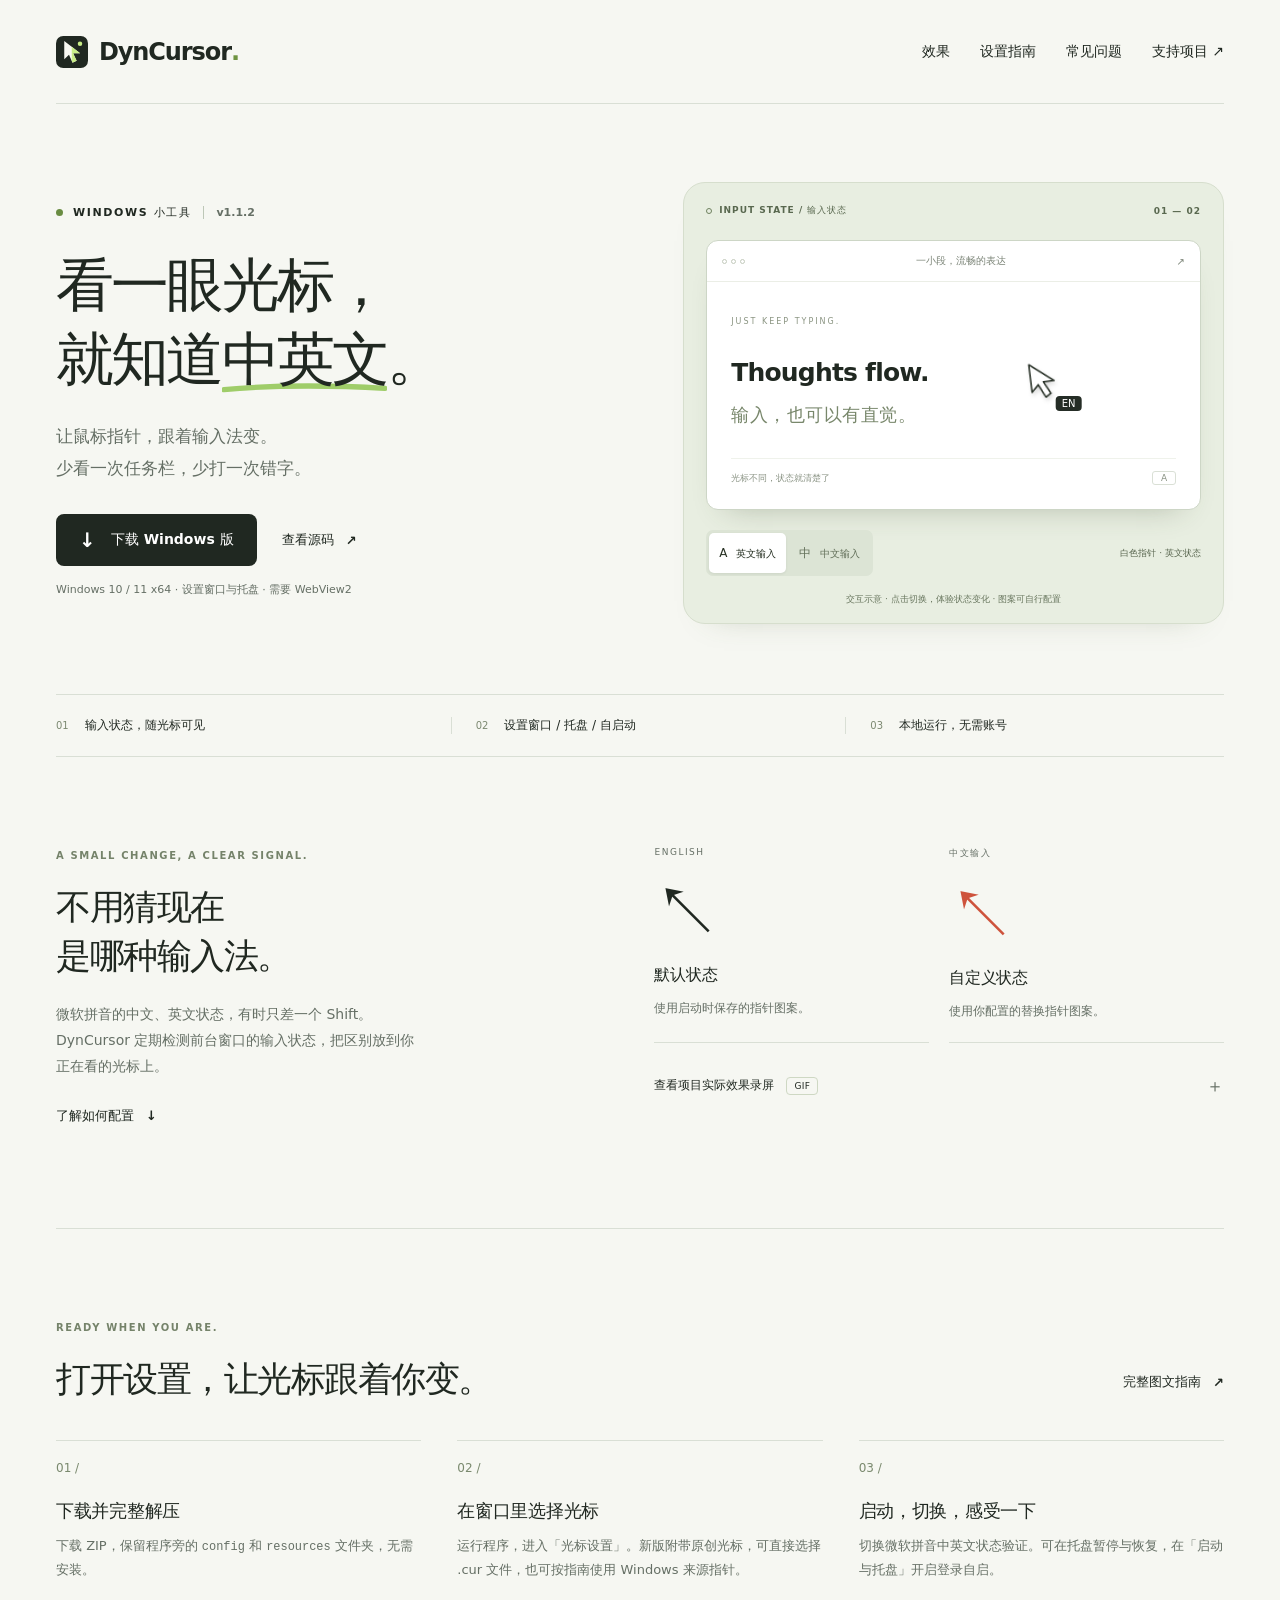
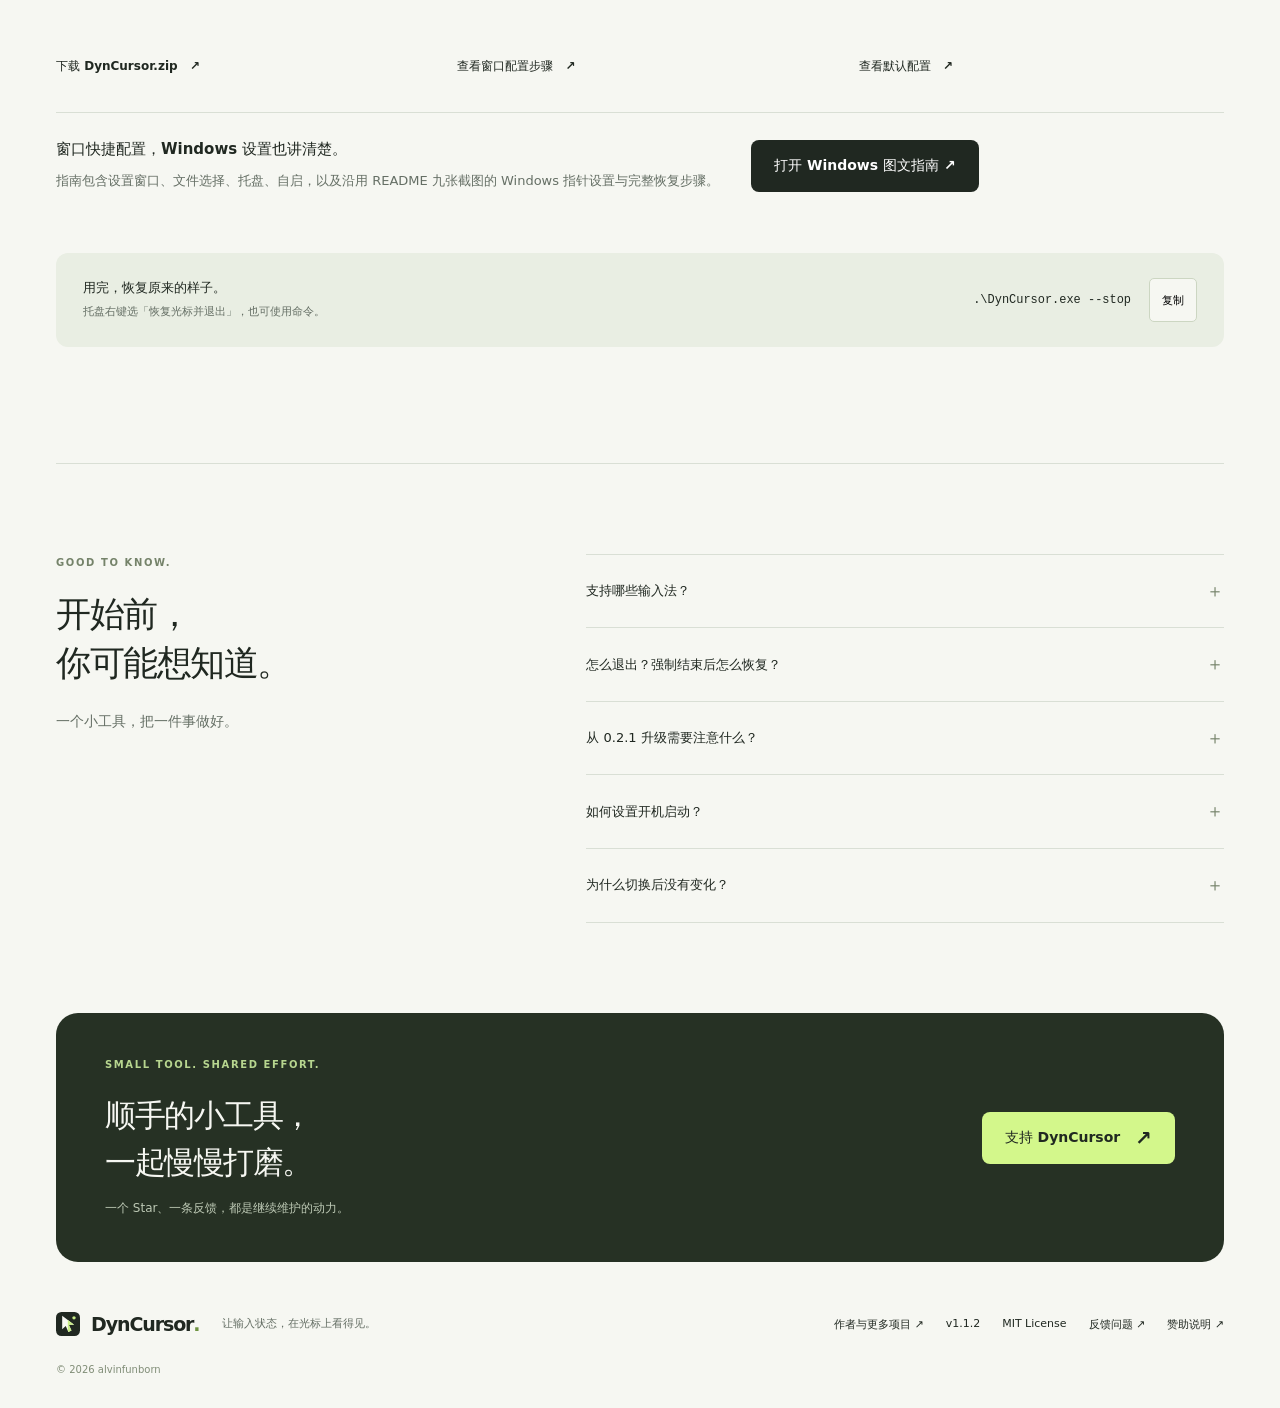
==== commit af964247: "fix: keep repeated background startup in the system tray" ====
--- a/docs/index.html
+++ b/docs/index.html
@@ -4,7 +4,7 @@
   <meta charset="utf-8">
   <meta name="viewport" content="width=device-width, initial-scale=1">
   <title>DynCursor — 看一眼光标，就知道中英文</title>
-  <meta name="description" content="DynCursor 是 Windows 动态光标工具，根据输入法的中英文状态切换鼠标指针图案。本地运行，无需安装。下载 1.1.1 并查看配置指南。">
+  <meta name="description" content="DynCursor 是 Windows 动态光标工具，根据输入法的中英文状态切换鼠标指针图案。本地运行，无需安装。下载 1.1.2 并查看配置指南。">
   <meta name="theme-color" content="#f6f7f2">
   <meta property="og:title" content="DynCursor — 让输入状态，在光标上看得见">
   <meta property="og:description" content="一个小小的光标变化，少一次中英文猜测。Windows 动态光标工具。">
@@ -25,7 +25,7 @@
     <main id="main">
       <section class="hero" aria-labelledby="hero-title">
         <div class="hero-copy">
-          <div class="eyebrow"><span class="status-dot" aria-hidden="true"></span> WINDOWS 小工具 <span class="version">v1.1.1</span></div>
+          <div class="eyebrow"><span class="status-dot" aria-hidden="true"></span> WINDOWS 小工具 <span class="version">v1.1.2</span></div>
           <h1 id="hero-title">看一眼光标，<br>就知道<span class="accent-word">中英文<svg viewBox="0 0 250 15" aria-hidden="true"><path d="M3 10 Q110 0 246 8"/></svg></span>。</h1>
           <p class="hero-description">让鼠标指针，跟着输入法变。<br>少看一次任务栏，少打一次错字。</p>
           <div class="hero-actions"><a class="button primary" href="https://github.com/alvinfunborn/DynCursor/releases/latest/download/DynCursor.zip"><span aria-hidden="true">↓</span> 下载 Windows 版</a><a class="text-link" href="https://github.com/alvinfunborn/DynCursor">查看源码 <span aria-hidden="true">↗</span></a></div>
@@ -55,7 +55,7 @@
       <section id="faq" class="faq-section section-space" aria-labelledby="faq-title"><div><p class="section-kicker">GOOD TO KNOW.</p><h2 id="faq-title">开始前，<br>你可能想知道。</h2><p class="section-description">一个小工具，把一件事做好。</p></div><div class="faq-list"><details><summary>支持哪些输入法？<span aria-hidden="true">＋</span></summary><p>默认面向 Windows 上的微软拼音与简体中文（0804）。可以在「光标设置」选择其他语言，或填写多个编码；第三方输入法能否正确报告状态，需要按实际环境验证。</p></details><details><summary>怎么退出？强制结束后怎么恢复？<span aria-hidden="true">＋</span></summary><p>托盘右键选「恢复光标并退出」，或运行 <code>DynCursor.exe --stop</code>。如果进程被强制结束，确认已经退出后运行 <code>DynCursor.exe --reset-cursors</code>，或在 Windows 鼠标属性中重新应用指针方案。</p></details><details><summary>从 0.2.1 升级需要注意什么？<span aria-hidden="true">＋</span></summary><p>先在任务管理器中结束旧版进程，再运行新版。旧版不支持新的 <code>--stop</code> 命令。原 YAML 配置格式保持兼容，完整变化可查看<a href="https://github.com/alvinfunborn/DynCursor/blob/main/CHANGELOG.md">更新日志</a>。</p></details><details><summary>如何设置开机启动？<span aria-hidden="true">＋</span></summary><p>在设置窗口「启动与托盘」开启「登录 Windows 后自动运行」，登录时直接驻留托盘。若旧版曾手动添加启动快捷方式，请先删除重复项。</p></details><details><summary>为什么切换后没有变化？<span aria-hidden="true">＋</span></summary><p>先检查是否已启用自动切换、选择了不同图案，且没有旧版同时运行。可用 <code>DynCursor.exe --check-config</code> 检查配置。窗口内修改后点「保存并应用」；Windows 方案修改后点「重新读取 Windows 图案并继续」。</p></details></div></section>
       <section class="support-banner"><div><p class="section-kicker">SMALL TOOL. SHARED EFFORT.</p><h2>顺手的小工具，<br>一起慢慢打磨。</h2><p>一个 Star、一条反馈，都是继续维护的动力。</p></div><a class="button light" href="sponsor.html">支持 DynCursor <span aria-hidden="true">↗</span></a></section>
     </main>
-    <footer class="site-footer"><a class="brand" href="./"><img class="brand-icon" src="assets/logo.svg" width="32" height="32" alt="">DynCursor<span class="brand-dot">.</span></a><p>让输入状态，在光标上看得见。</p><div><a href="https://alvinfunborn.github.io/">作者与更多项目 ↗</a><a href="https://github.com/alvinfunborn/DynCursor/releases/tag/v1.1.1">v1.1.1</a><a href="https://github.com/alvinfunborn/DynCursor/blob/main/LICENSE">MIT License</a><a href="https://github.com/alvinfunborn/DynCursor/issues">反馈问题 ↗</a><a href="sponsor.html">赞助说明 ↗</a></div><small>© 2026 alvinfunborn</small></footer>
+    <footer class="site-footer"><a class="brand" href="./"><img class="brand-icon" src="assets/logo.svg" width="32" height="32" alt="">DynCursor<span class="brand-dot">.</span></a><p>让输入状态，在光标上看得见。</p><div><a href="https://alvinfunborn.github.io/">作者与更多项目 ↗</a><a href="https://github.com/alvinfunborn/DynCursor/releases/tag/v1.1.2">v1.1.2</a><a href="https://github.com/alvinfunborn/DynCursor/blob/main/LICENSE">MIT License</a><a href="https://github.com/alvinfunborn/DynCursor/issues">反馈问题 ↗</a><a href="sponsor.html">赞助说明 ↗</a></div><small>© 2026 alvinfunborn</small></footer>
   </div>
 </body>
 </html>
